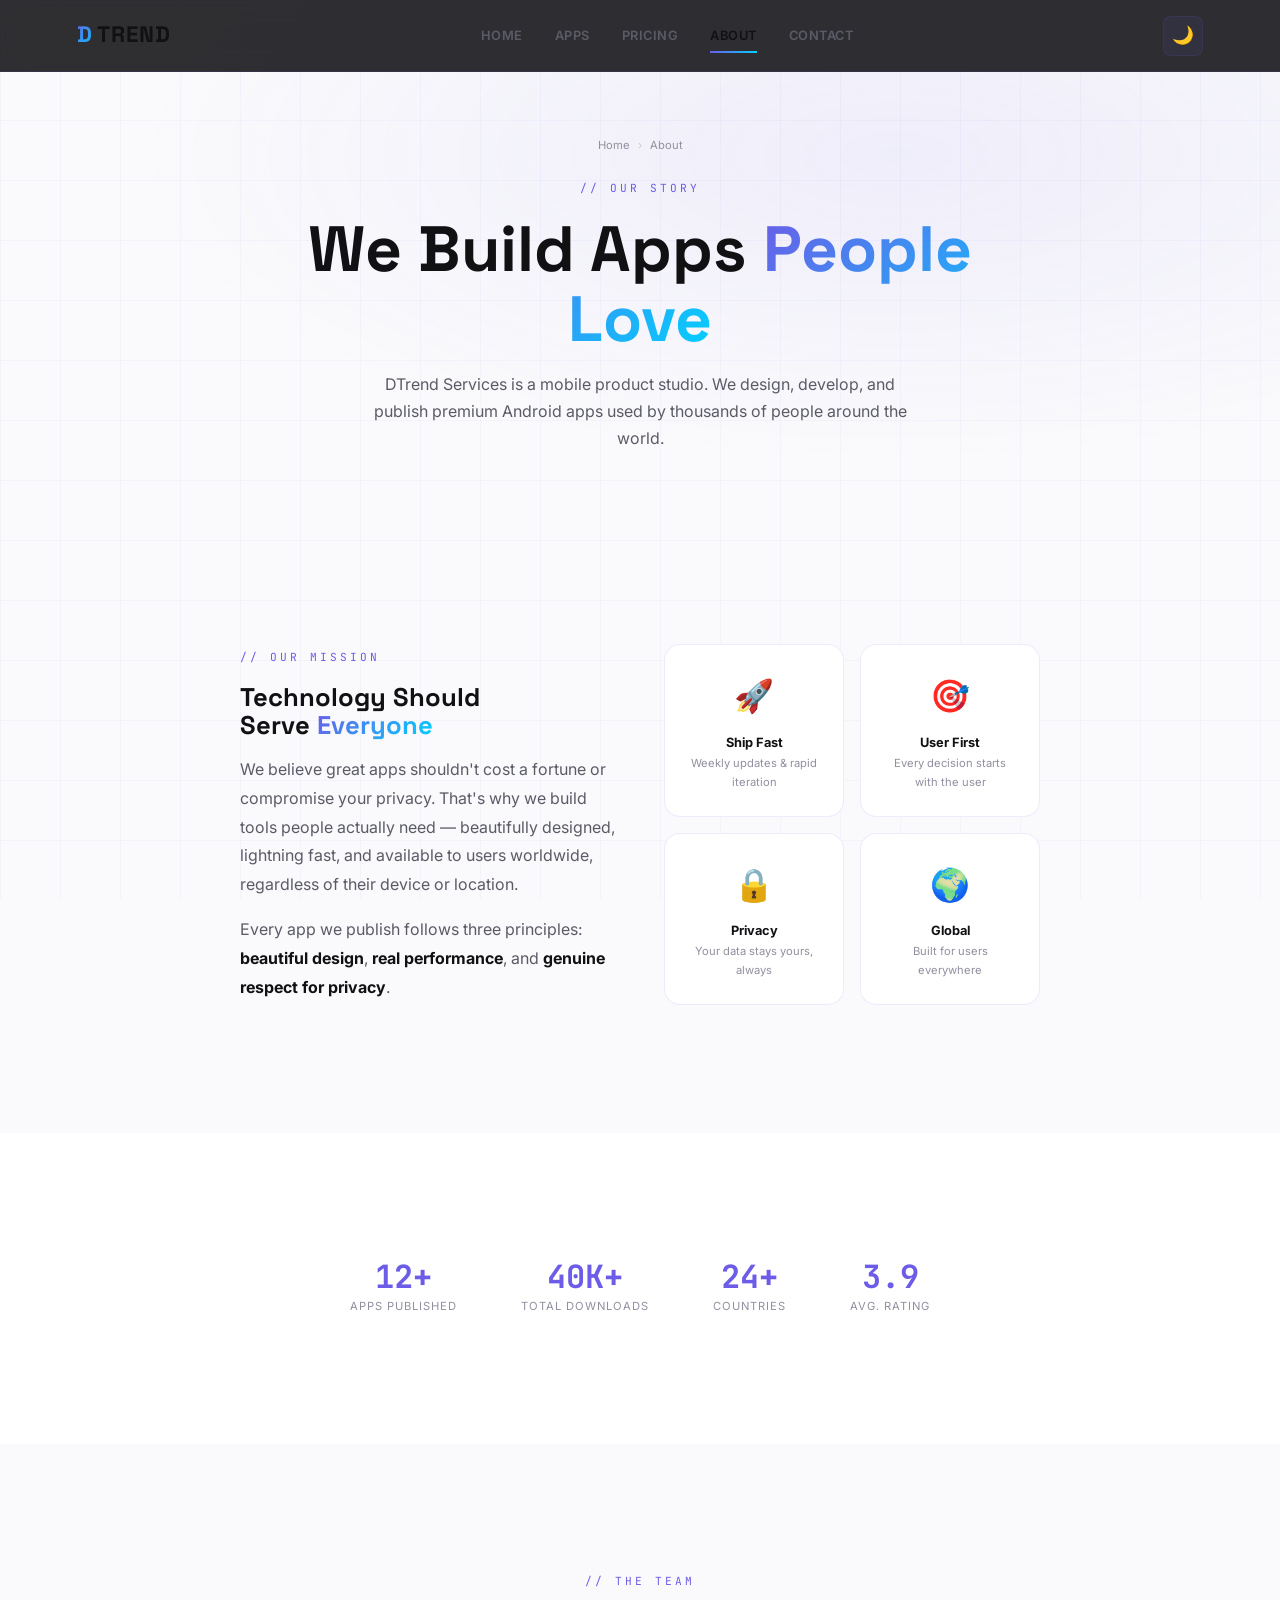
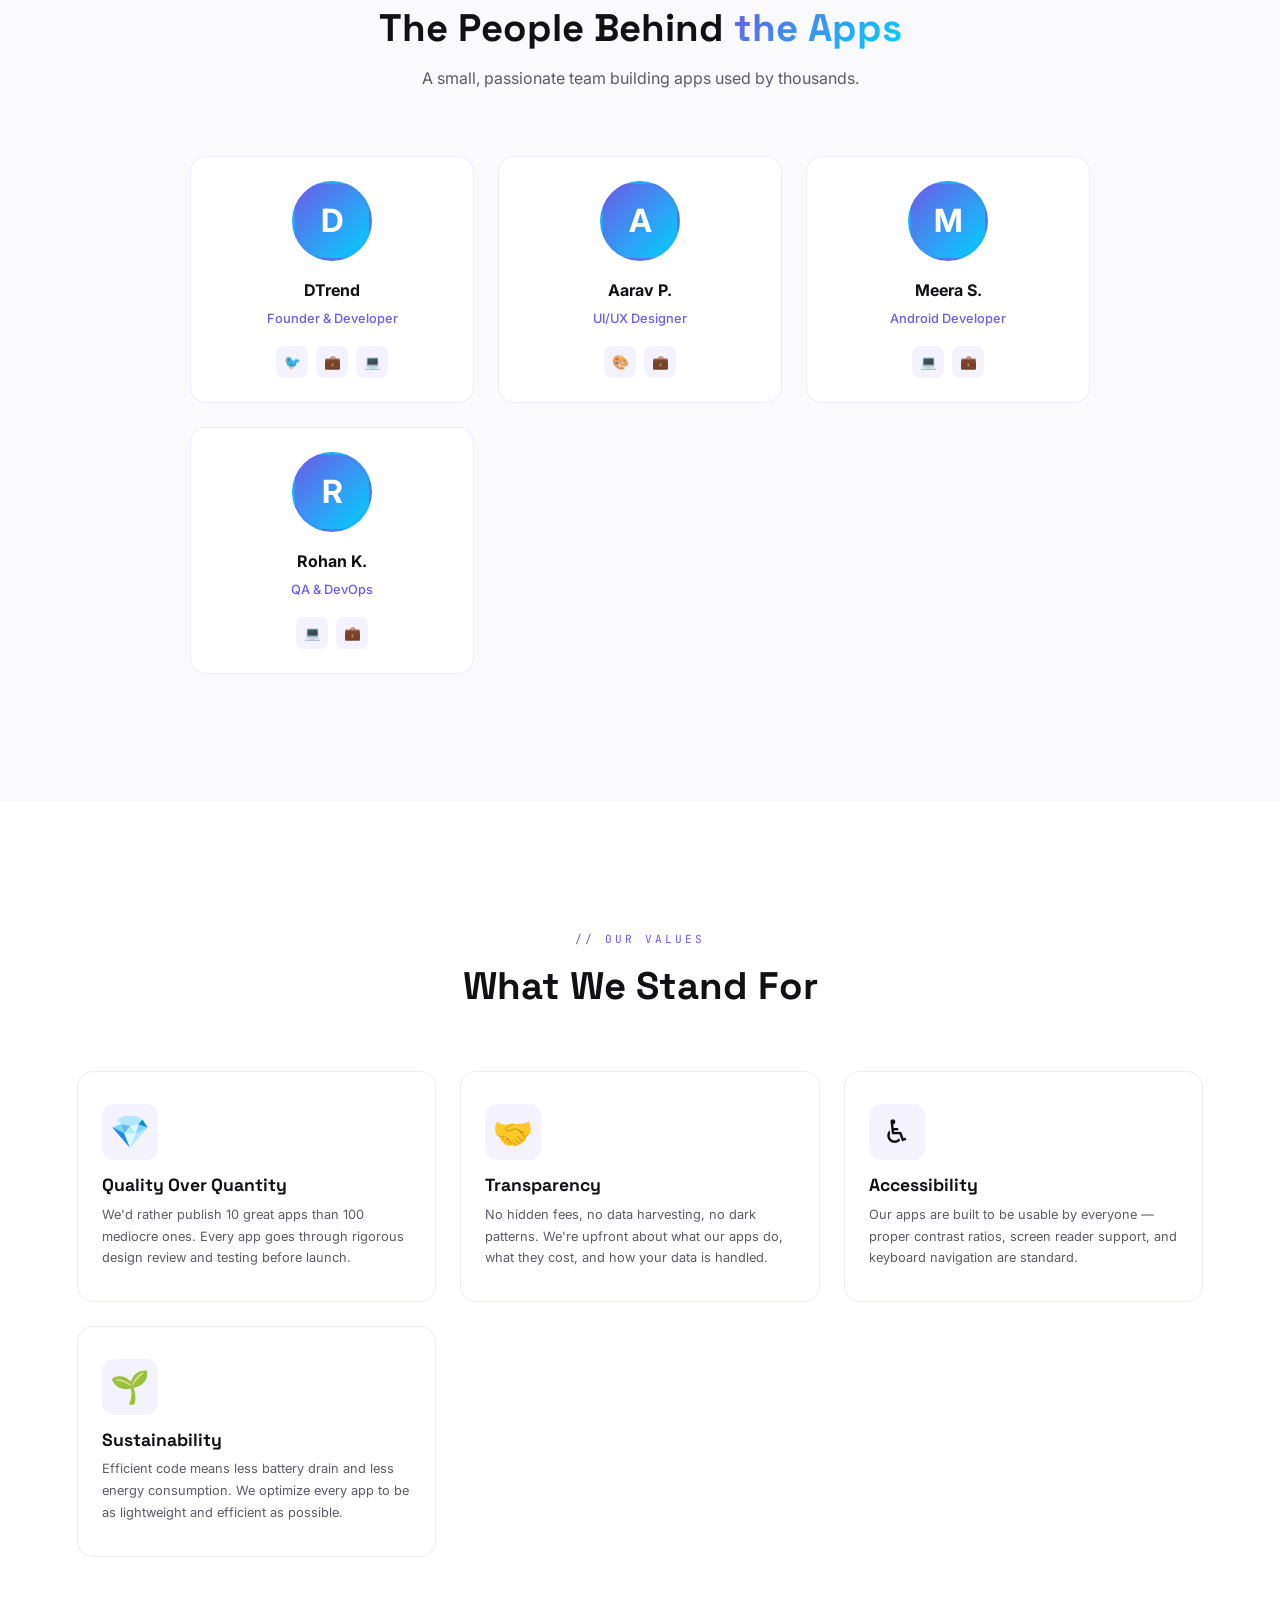
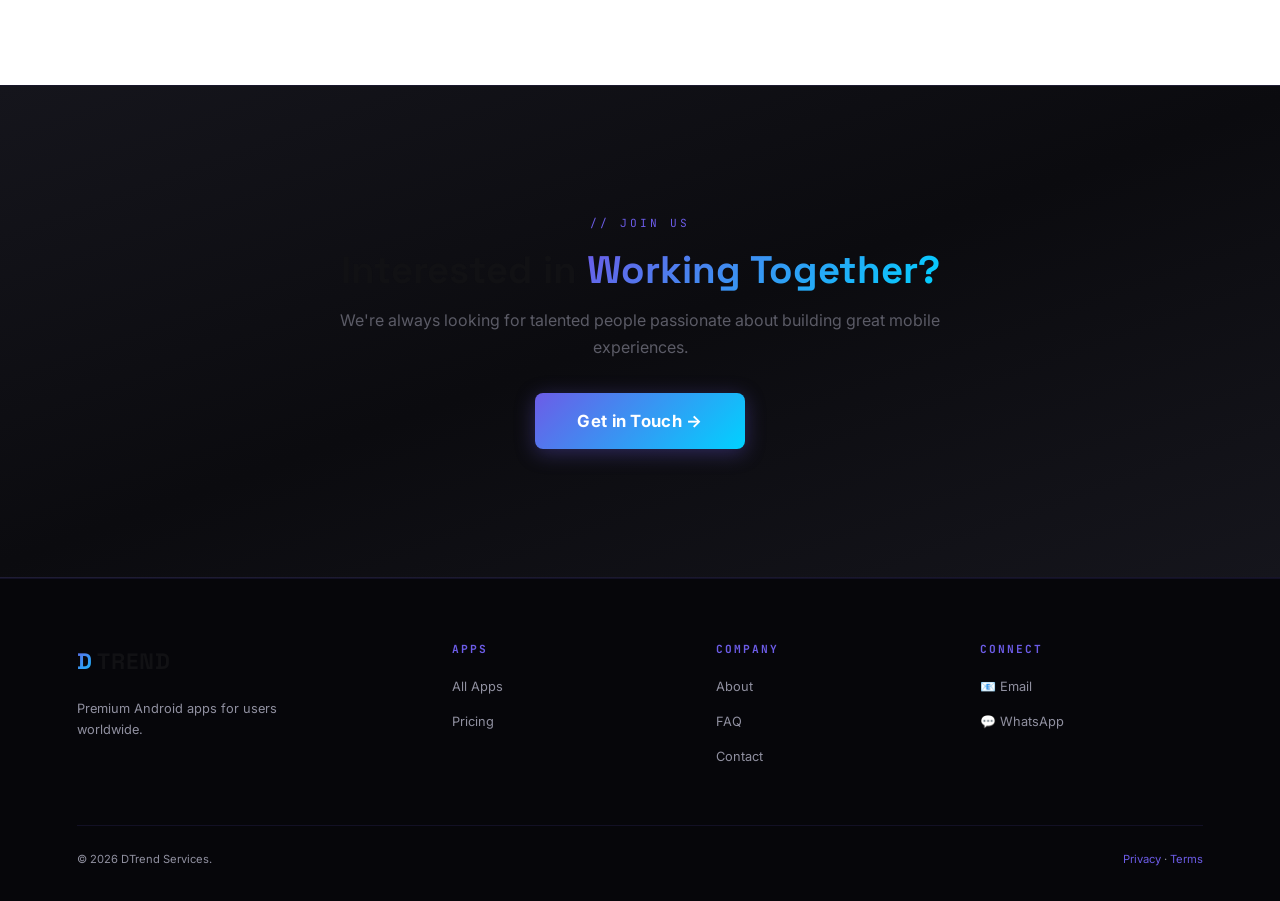
==== about.html @ e7ca1579 "feat: implement modular site architecture with new animation, style, and utility pages" ====
<!DOCTYPE html>
<html lang="en">
<head>
  <meta charset="UTF-8" />
  <meta name="viewport" content="width=device-width, initial-scale=1.0"/>
  <title>About – DTrend Services</title>
  <meta name="description" content="Learn about DTrend Services — a mobile product studio designing and publishing premium Android apps for users worldwide." />
  <link rel="preconnect" href="https://fonts.googleapis.com" />
  <link rel="preconnect" href="https://fonts.gstatic.com" crossorigin />
  <link href="https://fonts.googleapis.com/css2?family=Inter:wght@400;500;600;700;800&family=Space+Grotesk:wght@600;700;800&family=JetBrains+Mono:wght@400;600;700&display=swap" rel="stylesheet"/>
  <link rel="stylesheet" href="styles.css" />
  <link rel="stylesheet" href="components.css" />
  <link rel="stylesheet" href="animations.css" />
</head>
<body>

<a href="#main" class="skip-link">Skip to main content</a>

<!-- NAVBAR -->
<nav class="navbar" role="navigation" aria-label="Main navigation">
  <a href="index.html" class="navbar__logo"><span class="navbar__logo-mark">D</span><span class="navbar__logo-text">TREND</span></a>
  <div class="navbar__nav">
    <a href="index.html" class="navbar__link nav-underline">Home</a>
    <a href="apps.html" class="navbar__link nav-underline">Apps</a>
    <a href="pricing.html" class="navbar__link nav-underline">Pricing</a>
    <a href="about.html" class="navbar__link nav-underline active">About</a>
    <a href="contact.html" class="navbar__link nav-underline">Contact</a>
  </div>
  <div class="navbar__actions">
    <button class="theme-toggle" aria-label="Toggle theme">🌙</button>
  </div>
  <button class="navbar__burger" aria-label="Open menu"><span></span><span></span><span></span></button>
</nav>
<div class="navbar__mobile"><a href="index.html">Home</a><a href="apps.html">Apps</a><a href="pricing.html">Pricing</a><a href="about.html">About</a><a href="contact.html">Contact</a><a href="faq.html">FAQ</a></div>

<main id="main">

  <!-- PAGE HEADER -->
  <div class="page-header">
    <div class="page-header__inner">
      <div class="breadcrumbs">
        <a href="index.html">Home</a>
        <span class="breadcrumbs__sep">›</span>
        <span>About</span>
      </div>
      <span class="section-label hero-enter">// Our Story</span>
      <h1 class="hero-enter hero-enter--delay-1">We Build Apps <span class="text-gradient">People Love</span></h1>
      <p class="section-sub hero-enter hero-enter--delay-2">DTrend Services is a mobile product studio. We design, develop, and publish premium Android apps used by thousands of people around the world.</p>
    </div>
  </div>

  <!-- MISSION -->
  <section class="section">
    <div style="max-width:800px;margin:0 auto;display:grid;grid-template-columns:1fr 1fr;gap:var(--sp-6);align-items:center">
      <div class="reveal-left">
        <span class="section-label">// Our Mission</span>
        <h2 class="section-title" style="font-size:var(--fs-h3)">Technology Should<br/>Serve <span class="text-gradient">Everyone</span></h2>
        <p style="color:var(--color-text-secondary);line-height:1.8;margin-top:var(--sp-2)">
          We believe great apps shouldn't cost a fortune or compromise your privacy. That's why we build tools people actually need — beautifully designed, lightning fast, and available to users worldwide, regardless of their device or location.
        </p>
        <p style="color:var(--color-text-secondary);line-height:1.8;margin-top:var(--sp-2)">
          Every app we publish follows three principles: <strong style="color:var(--color-text-primary)">beautiful design</strong>, <strong style="color:var(--color-text-primary)">real performance</strong>, and <strong style="color:var(--color-text-primary)">genuine respect for privacy</strong>.
        </p>
      </div>
      <div class="reveal-right" style="display:grid;grid-template-columns:1fr 1fr;gap:var(--sp-2)">
        <div class="card" style="text-align:center;padding:var(--sp-3)">
          <div style="font-size:2rem;margin-bottom:var(--sp-1)">🚀</div>
          <div style="font-weight:700;font-size:var(--fs-small)">Ship Fast</div>
          <p style="font-size:var(--fs-xs);color:var(--color-text-muted)">Weekly updates & rapid iteration</p>
        </div>
        <div class="card" style="text-align:center;padding:var(--sp-3)">
          <div style="font-size:2rem;margin-bottom:var(--sp-1)">🎯</div>
          <div style="font-weight:700;font-size:var(--fs-small)">User First</div>
          <p style="font-size:var(--fs-xs);color:var(--color-text-muted)">Every decision starts with the user</p>
        </div>
        <div class="card" style="text-align:center;padding:var(--sp-3)">
          <div style="font-size:2rem;margin-bottom:var(--sp-1)">🔒</div>
          <div style="font-weight:700;font-size:var(--fs-small)">Privacy</div>
          <p style="font-size:var(--fs-xs);color:var(--color-text-muted)">Your data stays yours, always</p>
        </div>
        <div class="card" style="text-align:center;padding:var(--sp-3)">
          <div style="font-size:2rem;margin-bottom:var(--sp-1)">🌍</div>
          <div style="font-weight:700;font-size:var(--fs-small)">Global</div>
          <p style="font-size:var(--fs-xs);color:var(--color-text-muted)">Built for users everywhere</p>
        </div>
      </div>
    </div>
  </section>

  <!-- STATS -->
  <section class="section section--surface" style="text-align:center">
    <div style="max-width:800px;margin:0 auto;display:flex;justify-content:center;gap:var(--sp-8);flex-wrap:wrap" class="reveal">
      <div>
        <div class="stat__number" data-count="15" data-suffix="+">0+</div>
        <div class="stat__label">Apps Published</div>
      </div>
      <div>
        <div class="stat__number" data-count="50" data-suffix="K+">0K+</div>
        <div class="stat__label">Total Downloads</div>
      </div>
      <div>
        <div class="stat__number" data-count="30" data-suffix="+">0+</div>
        <div class="stat__label">Countries</div>
      </div>
      <div>
        <div class="stat__number" data-count="4.8">0</div>
        <div class="stat__label">Avg. Rating</div>
      </div>
    </div>
  </section>

  <!-- TEAM -->
  <section class="section">
    <div class="section-header reveal">
      <span class="section-label">// The Team</span>
      <h2 class="section-title">The People Behind <span class="text-gradient">the Apps</span></h2>
      <p class="section-sub">A small, passionate team building apps used by thousands.</p>
    </div>

    <div class="grid grid-auto stagger-children" style="max-width:900px;margin:0 auto">
      <div class="team-card reveal">
        <div class="team-card__avatar">D</div>
        <div class="team-card__name">DTrend</div>
        <div class="team-card__role">Founder & Developer</div>
        <div class="team-card__links">
          <a href="#" aria-label="Twitter">🐦</a>
          <a href="#" aria-label="LinkedIn">💼</a>
          <a href="#" aria-label="GitHub">💻</a>
        </div>
      </div>

      <div class="team-card reveal">
        <div class="team-card__avatar">A</div>
        <div class="team-card__name">Aarav P.</div>
        <div class="team-card__role">UI/UX Designer</div>
        <div class="team-card__links">
          <a href="#" aria-label="Dribbble">🎨</a>
          <a href="#" aria-label="LinkedIn">💼</a>
        </div>
      </div>

      <div class="team-card reveal">
        <div class="team-card__avatar">M</div>
        <div class="team-card__name">Meera S.</div>
        <div class="team-card__role">Android Developer</div>
        <div class="team-card__links">
          <a href="#" aria-label="GitHub">💻</a>
          <a href="#" aria-label="LinkedIn">💼</a>
        </div>
      </div>

      <div class="team-card reveal">
        <div class="team-card__avatar">R</div>
        <div class="team-card__name">Rohan K.</div>
        <div class="team-card__role">QA & DevOps</div>
        <div class="team-card__links">
          <a href="#" aria-label="GitHub">💻</a>
          <a href="#" aria-label="LinkedIn">💼</a>
        </div>
      </div>
    </div>
  </section>

  <!-- VALUES -->
  <section class="section section--surface">
    <div class="section-header reveal">
      <span class="section-label">// Our Values</span>
      <h2 class="section-title">What We Stand For</h2>
    </div>

    <div class="grid grid-auto stagger-children" style="max-width:var(--max-width);margin:0 auto">
      <div class="feature-card reveal">
        <div class="feature-card__icon">💎</div>
        <h3 class="feature-card__title">Quality Over Quantity</h3>
        <p class="feature-card__desc">We'd rather publish 10 great apps than 100 mediocre ones. Every app goes through rigorous design review and testing before launch.</p>
      </div>

      <div class="feature-card reveal">
        <div class="feature-card__icon">🤝</div>
        <h3 class="feature-card__title">Transparency</h3>
        <p class="feature-card__desc">No hidden fees, no data harvesting, no dark patterns. We're upfront about what our apps do, what they cost, and how your data is handled.</p>
      </div>

      <div class="feature-card reveal">
        <div class="feature-card__icon">♿</div>
        <h3 class="feature-card__title">Accessibility</h3>
        <p class="feature-card__desc">Our apps are built to be usable by everyone — proper contrast ratios, screen reader support, and keyboard navigation are standard.</p>
      </div>

      <div class="feature-card reveal">
        <div class="feature-card__icon">🌱</div>
        <h3 class="feature-card__title">Sustainability</h3>
        <p class="feature-card__desc">Efficient code means less battery drain and less energy consumption. We optimize every app to be as lightweight and efficient as possible.</p>
      </div>
    </div>
  </section>

  <!-- CTA -->
  <section class="section cta-section">
    <div class="cta-section__inner reveal">
      <span class="section-label">// Join Us</span>
      <h2 class="section-title">Interested in <span class="text-gradient">Working Together?</span></h2>
      <p style="color:var(--color-text-secondary);margin-bottom:var(--sp-4)">We're always looking for talented people passionate about building great mobile experiences.</p>
      <a href="contact.html" class="btn btn-primary btn-lg">Get in Touch →</a>
    </div>
  </section>

</main>

<!-- FOOTER -->
<footer class="footer" role="contentinfo">
  <div class="footer__grid">
    <div class="footer__brand">
      <a href="index.html" class="navbar__logo"><span class="navbar__logo-mark">D</span><span class="navbar__logo-text">TREND</span></a>
      <p>Premium Android apps for users worldwide.</p>
    </div>
    <div class="footer__col"><h5 class="footer__heading">Apps</h5><ul class="footer__links"><li><a href="apps.html">All Apps</a></li><li><a href="pricing.html">Pricing</a></li></ul></div>
    <div class="footer__col"><h5 class="footer__heading">Company</h5><ul class="footer__links"><li><a href="about.html">About</a></li><li><a href="faq.html">FAQ</a></li><li><a href="contact.html">Contact</a></li></ul></div>
    <div class="footer__col"><h5 class="footer__heading">Connect</h5><ul class="footer__links"><li><a href="mailto:hello@dtrendservices.com">📧 Email</a></li><li><a href="#">💬 WhatsApp</a></li></ul></div>
  </div>
  <div class="footer__bottom"><span>© 2026 DTrend Services.</span><span><a href="#">Privacy</a> · <a href="#">Terms</a></span></div>
</footer>

<script src="main.js"></script>
</body>
</html>
---- styles.css ----
/* ═══════════════════════════════════════════════════════
   DTrend Services — Design System (styles.css)
   Spec: 01-design-and-animation.md §2
   ═══════════════════════════════════════════════════════ */

/* ── RESET ── */
*, *::before, *::after { box-sizing: border-box; margin: 0; padding: 0; }

/* ── DESIGN TOKENS (DARK — default) ── */
:root {
  /* Colors */
  --color-bg:             #0B0B0F;
  --color-surface:        #15151C;
  --color-card:           #1C1C27;
  --color-card-hover:     #222230;
  --color-primary:        #6C5CE7;
  --color-primary-end:    #00D2FF;
  --color-accent:         #FF6B6B;
  --color-success:        #2ECC71;
  --color-warning:        #F39C12;
  --color-text-primary:   #F5F5F7;
  --color-text-secondary: #A0A0AE;
  --color-text-muted:     #6B6B7B;
  --color-border:         rgba(108, 92, 231, 0.15);
  --color-border-hover:   rgba(108, 92, 231, 0.35);
  --color-glow:           rgba(108, 92, 231, 0.25);
  --color-overlay:        rgba(11, 11, 15, 0.8);

  /* Gradients */
  --gradient-primary:     linear-gradient(135deg, #6C5CE7 0%, #00D2FF 100%);
  --gradient-accent:      linear-gradient(135deg, #FF6B6B 0%, #FF8E53 100%);
  --gradient-surface:     linear-gradient(160deg, #15151C 0%, #0B0B0F 50%, #15151C 100%);
  --gradient-hero:        radial-gradient(ellipse at 70% 30%, rgba(108,92,231,0.15) 0%, transparent 60%);

  /* Typography */
  --font-display:  'Space Grotesk', 'Inter', system-ui, -apple-system, sans-serif;
  --font-body:     'Inter', system-ui, -apple-system, sans-serif;
  --font-mono:     'JetBrains Mono', 'Fira Code', 'Consolas', monospace;

  --fs-h1:    clamp(2.5rem, 5vw, 4.5rem);
  --fs-h2:    clamp(1.75rem, 3vw, 2.75rem);
  --fs-h3:    clamp(1.25rem, 2vw, 1.75rem);
  --fs-h4:    clamp(1rem, 1.5vw, 1.25rem);
  --fs-body:  clamp(1rem, 1.1vw, 1.125rem);
  --fs-small: clamp(0.8rem, 0.9vw, 0.875rem);
  --fs-xs:    clamp(0.7rem, 0.75vw, 0.75rem);

  --lh-heading: 1.1;
  --lh-body:    1.7;

  /* Spacing (8px grid) */
  --sp-1:  8px;
  --sp-2:  16px;
  --sp-3:  24px;
  --sp-4:  32px;
  --sp-5:  40px;
  --sp-6:  48px;
  --sp-8:  64px;
  --sp-10: 80px;
  --sp-12: 96px;
  --sp-16: 128px;
  --sp-20: 160px;

  /* Layout */
  --max-width:    1280px;
  --gutter:       32px;
  --section-py:   clamp(72px, 10vw, 160px);
  --content-px:   clamp(20px, 6vw, 80px);

  /* Radius */
  --radius-sm:    8px;
  --radius-md:    12px;
  --radius-lg:    16px;
  --radius-xl:    20px;
  --radius-full:  9999px;
  --radius-card:  16px;

  /* Shadows */
  --shadow-sm:    0 2px 8px rgba(0, 0, 0, 0.15);
  --shadow-md:    0 8px 30px rgba(0, 0, 0, 0.12);
  --shadow-lg:    0 20px 60px rgba(0, 0, 0, 0.25);
  --shadow-glow:  0 0 30px var(--color-glow);
  --shadow-card:  0 4px 20px rgba(0, 0, 0, 0.2);

  /* Curves (spring) */
  --ease-spring:    cubic-bezier(0.16, 1, 0.3, 1);
  --ease-out:       cubic-bezier(0.0, 0, 0.2, 1);
  --ease-in-out:    cubic-bezier(0.4, 0, 0.2, 1);

  /* Transitions */
  --transition-fast:   150ms var(--ease-spring);
  --transition-normal: 300ms var(--ease-spring);
  --transition-slow:   500ms var(--ease-spring);

  /* Nav */
  --nav-height:     72px;
  --nav-height-sm:  56px;

  /* Z-index layers */
  --z-base:     1;
  --z-sticky:   100;
  --z-overlay:  200;
  --z-modal:    300;
  --z-toast:    400;
}

/* ── LIGHT THEME ── */
[data-theme="light"] {
  --color-bg:             #FAFAFC;
  --color-surface:        #FFFFFF;
  --color-card:           #FFFFFF;
  --color-card-hover:     #F5F5FA;
  --color-text-primary:   #111114;
  --color-text-secondary: #5B5B66;
  --color-text-muted:     #9090A0;
  --color-border:         rgba(108, 92, 231, 0.12);
  --color-border-hover:   rgba(108, 92, 231, 0.3);
  --color-glow:           rgba(108, 92, 231, 0.15);
  --color-overlay:        rgba(250, 250, 252, 0.85);
  --gradient-hero:        radial-gradient(ellipse at 70% 30%, rgba(108,92,231,0.08) 0%, transparent 60%);
  --shadow-card:          0 4px 20px rgba(0, 0, 0, 0.08);
  --shadow-md:            0 8px 30px rgba(0, 0, 0, 0.06);
}

@media (prefers-color-scheme: light) {
  :root:not([data-theme="dark"]) {
    --color-bg:             #FAFAFC;
    --color-surface:        #FFFFFF;
    --color-card:           #FFFFFF;
    --color-card-hover:     #F5F5FA;
    --color-text-primary:   #111114;
    --color-text-secondary: #5B5B66;
    --color-text-muted:     #9090A0;
    --color-border:         rgba(108, 92, 231, 0.12);
    --color-border-hover:   rgba(108, 92, 231, 0.3);
    --color-glow:           rgba(108, 92, 231, 0.15);
    --color-overlay:        rgba(250, 250, 252, 0.85);
    --gradient-hero:        radial-gradient(ellipse at 70% 30%, rgba(108,92,231,0.08) 0%, transparent 60%);
    --shadow-card:          0 4px 20px rgba(0, 0, 0, 0.08);
    --shadow-md:            0 8px 30px rgba(0, 0, 0, 0.06);
  }
}

/* ── BASE ── */
html {
  scroll-behavior: smooth;
  -webkit-text-size-adjust: 100%;
  text-size-adjust: 100%;
}

body {
  font-family: var(--font-body);
  font-size: var(--fs-body);
  line-height: var(--lh-body);
  color: var(--color-text-primary);
  background: var(--color-bg);
  overflow-x: hidden;
  -webkit-font-smoothing: antialiased;
  -moz-osx-font-smoothing: grayscale;
}

/* Grid Background */
body::before {
  content: '';
  position: fixed;
  inset: 0;
  background-image:
    linear-gradient(rgba(108,92,231,0.03) 1px, transparent 1px),
    linear-gradient(90deg, rgba(108,92,231,0.03) 1px, transparent 1px);
  background-size: 60px 60px;
  pointer-events: none;
  z-index: 0;
}

[data-theme="light"] body::before,
:root:not([data-theme="dark"]) body::before {
  background-image:
    linear-gradient(rgba(108,92,231,0.04) 1px, transparent 1px),
    linear-gradient(90deg, rgba(108,92,231,0.04) 1px, transparent 1px);
}

/* ── TYPOGRAPHY ── */
h1, h2, h3, h4, h5, h6 {
  font-family: var(--font-display);
  line-height: var(--lh-heading);
  font-weight: 700;
  color: var(--color-text-primary);
}

h1 { font-size: var(--fs-h1); font-weight: 800; }
h2 { font-size: var(--fs-h2); font-weight: 800; }
h3 { font-size: var(--fs-h3); font-weight: 700; }
h4 { font-size: var(--fs-h4); font-weight: 700; }

p {
  color: var(--color-text-secondary);
  line-height: var(--lh-body);
}

a {
  color: inherit;
  text-decoration: none;
  transition: color var(--transition-fast);
}

img, video {
  max-width: 100%;
  height: auto;
  display: block;
}

ul, ol { list-style: none; }

/* ── LAYOUT UTILITIES ── */
.container {
  width: 100%;
  max-width: var(--max-width);
  margin: 0 auto;
  padding: 0 var(--content-px);
}

.section {
  position: relative;
  z-index: var(--z-base);
  padding: var(--section-py) var(--content-px);
}

.section--surface {
  background: var(--color-surface);
}

.section-header {
  text-align: center;
  margin-bottom: var(--sp-8);
  max-width: 700px;
  margin-left: auto;
  margin-right: auto;
}

.section-label {
  font-family: var(--font-mono);
  font-size: var(--fs-xs);
  letter-spacing: 3px;
  text-transform: uppercase;
  color: var(--color-primary);
  margin-bottom: var(--sp-2);
  display: block;
}

.section-title {
  margin-bottom: var(--sp-2);
}

.section-sub {
  color: var(--color-text-secondary);
  font-size: var(--fs-body);
  max-width: 560px;
  line-height: var(--lh-body);
}

.section-header .section-sub {
  margin: 0 auto;
}

/* ── GRID SYSTEM ── */
.grid {
  display: grid;
  gap: var(--sp-3);
}

.grid-2 { grid-template-columns: repeat(2, 1fr); }
.grid-3 { grid-template-columns: repeat(3, 1fr); }
.grid-4 { grid-template-columns: repeat(4, 1fr); }

.grid-auto {
  grid-template-columns: repeat(auto-fit, minmax(280px, 1fr));
}

/* ── GRADIENT TEXT ── */
.text-gradient {
  background: var(--gradient-primary);
  -webkit-background-clip: text;
  background-clip: text;
  -webkit-text-fill-color: transparent;
}

.text-primary-color { color: var(--color-primary); }
.text-accent        { color: var(--color-accent); }
.text-success       { color: var(--color-success); }
.text-muted         { color: var(--color-text-muted); }

/* ── BUTTONS ── */
.btn {
  display: inline-flex;
  align-items: center;
  justify-content: center;
  gap: var(--sp-1);
  padding: 14px 32px;
  border: none;
  border-radius: var(--radius-sm);
  font-family: var(--font-body);
  font-size: 0.95rem;
  font-weight: 700;
  letter-spacing: 0.3px;
  cursor: pointer;
  transition: all var(--transition-normal);
  text-decoration: none;
  white-space: nowrap;
  line-height: 1.2;
}

.btn-primary {
  background: var(--gradient-primary);
  color: #fff;
  box-shadow: 0 4px 20px rgba(108, 92, 231, 0.35);
}
.btn-primary:hover {
  transform: translateY(-2px);
  box-shadow: 0 8px 35px rgba(108, 92, 231, 0.5);
}
.btn-primary:active {
  transform: translateY(0) scale(0.98);
}

.btn-secondary {
  background: transparent;
  color: var(--color-text-primary);
  border: 1px solid var(--color-border);
}
.btn-secondary:hover {
  border-color: var(--color-primary);
  color: var(--color-primary);
  box-shadow: 0 0 20px rgba(108, 92, 231, 0.15);
}

.btn-ghost {
  background: rgba(108, 92, 231, 0.08);
  color: var(--color-primary);
  border: 1px solid transparent;
}
.btn-ghost:hover {
  background: rgba(108, 92, 231, 0.15);
  border-color: var(--color-border);
}

.btn-sm {
  padding: 8px 18px;
  font-size: var(--fs-small);
}

.btn-lg {
  padding: 18px 42px;
  font-size: 1.05rem;
}

.btn-icon {
  width: 44px;
  height: 44px;
  padding: 0;
  border-radius: var(--radius-md);
}

/* ── CARDS ── */
.card {
  background: var(--color-card);
  border: 1px solid var(--color-border);
  border-radius: var(--radius-card);
  padding: var(--sp-3);
  transition: all var(--transition-normal);
  position: relative;
  overflow: hidden;
}

.card:hover {
  transform: translateY(-6px);
  border-color: var(--color-border-hover);
  box-shadow: var(--shadow-glow), var(--shadow-card);
  background: var(--color-card-hover);
}

.card::before {
  content: '';
  position: absolute;
  top: 0; left: 0; right: 0;
  height: 2px;
  background: var(--gradient-primary);
  transform: scaleX(0);
  transform-origin: left;
  transition: transform var(--transition-normal);
}

.card:hover::before {
  transform: scaleX(1);
}

/* ── BADGES / TAGS ── */
.badge {
  display: inline-flex;
  align-items: center;
  gap: 6px;
  padding: 5px 14px;
  border-radius: var(--radius-full);
  font-size: var(--fs-xs);
  font-weight: 600;
  letter-spacing: 0.5px;
}

.badge-primary {
  background: rgba(108, 92, 231, 0.12);
  color: var(--color-primary);
  border: 1px solid rgba(108, 92, 231, 0.2);
}

.badge-success {
  background: rgba(46, 204, 113, 0.12);
  color: var(--color-success);
  border: 1px solid rgba(46, 204, 113, 0.2);
}

.badge-accent {
  background: rgba(255, 107, 107, 0.12);
  color: var(--color-accent);
  border: 1px solid rgba(255, 107, 107, 0.2);
}

/* ── FORM ELEMENTS ── */
.input,
.textarea,
.select {
  width: 100%;
  background: var(--color-card);
  border: 1px solid var(--color-border);
  color: var(--color-text-primary);
  padding: 14px 18px;
  border-radius: var(--radius-sm);
  font-family: var(--font-body);
  font-size: 0.95rem;
  outline: none;
  transition: border-color var(--transition-fast), box-shadow var(--transition-fast);
}

.input:focus,
.textarea:focus,
.select:focus {
  border-color: var(--color-primary);
  box-shadow: 0 0 0 3px rgba(108, 92, 231, 0.15);
}

.input::placeholder,
.textarea::placeholder {
  color: var(--color-text-muted);
}

.textarea {
  resize: vertical;
  min-height: 120px;
  line-height: var(--lh-body);
}

/* ── DIVIDERS ── */
.divider {
  width: 100%;
  height: 1px;
  background: var(--color-border);
  border: none;
  margin: var(--sp-6) 0;
}

/* ── STAR RATINGS ── */
.stars {
  display: inline-flex;
  gap: 2px;
  color: #FFD700;
  font-size: 0.9rem;
}

/* ── RESPONSIVE ── */
@media (max-width: 1024px) {
  :root {
    --gutter: 24px;
  }
}

@media (max-width: 768px) {
  :root {
    --gutter: 16px;
    --nav-height: 64px;
  }

  .grid-2, .grid-3, .grid-4 {
    grid-template-columns: 1fr;
  }

  .grid-2 { grid-template-columns: repeat(2, 1fr); }
}

@media (max-width: 600px) {
  .grid-2 {
    grid-template-columns: 1fr;
  }

  .btn {
    width: 100%;
    justify-content: center;
  }
}

/* ── ACCESSIBILITY ── */
:focus-visible {
  outline: 2px solid var(--color-primary);
  outline-offset: 3px;
  border-radius: 4px;
}

/* Screen reader only */
.sr-only {
  position: absolute;
  width: 1px;
  height: 1px;
  padding: 0;
  margin: -1px;
  overflow: hidden;
  clip: rect(0, 0, 0, 0);
  white-space: nowrap;
  border: 0;
}

/* Skip link */
.skip-link {
  position: fixed;
  top: -100%;
  left: 50%;
  transform: translateX(-50%);
  padding: 12px 24px;
  background: var(--color-primary);
  color: #fff;
  border-radius: var(--radius-sm);
  z-index: 9999;
  font-weight: 700;
  transition: top 0.2s;
}
.skip-link:focus {
  top: 16px;
}

/* Selection */
::selection {
  background: rgba(108, 92, 231, 0.3);
  color: var(--color-text-primary);
}

/* Scrollbar */
::-webkit-scrollbar { width: 8px; }
::-webkit-scrollbar-track { background: var(--color-bg); }
::-webkit-scrollbar-thumb {
  background: var(--color-border);
  border-radius: 4px;
}
::-webkit-scrollbar-thumb:hover {
  background: var(--color-primary);
}
---- components.css ----
/* ═══════════════════════════════════════════════════════
   DTrend Services — Components (components.css)
   Reusable UI component styles
   ═══════════════════════════════════════════════════════ */

/* ══════════════════════════
   NAVBAR
   ══════════════════════════ */
.navbar {
  position: fixed;
  top: 0;
  left: 0;
  right: 0;
  z-index: var(--z-sticky);
  height: var(--nav-height);
  display: flex;
  align-items: center;
  justify-content: space-between;
  padding: 0 var(--content-px);
  background: rgba(11, 11, 15, 0.85);
  backdrop-filter: blur(16px);
  -webkit-backdrop-filter: blur(16px);
  border-bottom: 1px solid var(--color-border);
  transition: all var(--transition-normal);
}

[data-theme="light"] .navbar {
  background: rgba(250, 250, 252, 0.88);
}

.navbar.scrolled {
  height: var(--nav-height-sm);
  box-shadow: var(--shadow-sm);
}

.navbar__logo {
  font-family: var(--font-display);
  font-size: 1.4rem;
  font-weight: 800;
  letter-spacing: 1px;
  text-decoration: none;
  display: flex;
  align-items: center;
  gap: 4px;
}

.navbar__logo-mark {
  background: var(--gradient-primary);
  -webkit-background-clip: text;
  background-clip: text;
  -webkit-text-fill-color: transparent;
}

.navbar__logo-text {
  color: var(--color-text-primary);
}

.navbar__nav {
  display: flex;
  align-items: center;
  gap: var(--sp-4);
}

.navbar__link {
  color: var(--color-text-secondary);
  font-size: var(--fs-small);
  font-weight: 600;
  letter-spacing: 0.5px;
  text-transform: uppercase;
  text-decoration: none;
  position: relative;
  padding: 4px 0;
  transition: color var(--transition-fast);
}

.navbar__link::after {
  content: '';
  position: absolute;
  bottom: -2px;
  left: 0;
  width: 100%;
  height: 2px;
  background: var(--gradient-primary);
  transform: scaleX(0);
  transform-origin: left;
  transition: transform var(--transition-normal);
}

.navbar__link:hover,
.navbar__link.active {
  color: var(--color-text-primary);
}

.navbar__link:hover::after,
.navbar__link.active::after {
  transform: scaleX(1);
}

.navbar__cta {
  margin-left: var(--sp-2);
}

.navbar__actions {
  display: flex;
  align-items: center;
  gap: var(--sp-2);
}

/* Theme Toggle */
.theme-toggle {
  width: 40px;
  height: 40px;
  border-radius: var(--radius-sm);
  background: rgba(108, 92, 231, 0.08);
  border: 1px solid var(--color-border);
  color: var(--color-text-secondary);
  cursor: pointer;
  display: flex;
  align-items: center;
  justify-content: center;
  font-size: 1.1rem;
  transition: all var(--transition-fast);
}

.theme-toggle:hover {
  background: rgba(108, 92, 231, 0.15);
  border-color: var(--color-primary);
  color: var(--color-primary);
}

/* Mobile Menu Button */
.navbar__burger {
  display: none;
  width: 40px;
  height: 40px;
  background: none;
  border: none;
  cursor: pointer;
  position: relative;
  z-index: 10;
}

.navbar__burger span {
  display: block;
  width: 22px;
  height: 2px;
  background: var(--color-text-primary);
  margin: 5px auto;
  transition: all var(--transition-normal);
  border-radius: 2px;
}

.navbar__burger.open span:nth-child(1) {
  transform: rotate(45deg) translate(5px, 5px);
}
.navbar__burger.open span:nth-child(2) {
  opacity: 0;
}
.navbar__burger.open span:nth-child(3) {
  transform: rotate(-45deg) translate(5px, -5px);
}

/* Mobile Menu */
.navbar__mobile {
  display: none;
  position: fixed;
  inset: 0;
  background: var(--color-overlay);
  backdrop-filter: blur(20px);
  z-index: var(--z-overlay);
  flex-direction: column;
  align-items: center;
  justify-content: center;
  gap: var(--sp-4);
}

.navbar__mobile.open {
  display: flex;
}

.navbar__mobile a {
  font-size: 1.4rem;
  font-weight: 700;
  color: var(--color-text-primary);
  text-decoration: none;
  padding: var(--sp-2) var(--sp-4);
  transition: color var(--transition-fast);
}

.navbar__mobile a:hover {
  color: var(--color-primary);
}

@media (max-width: 900px) {
  .navbar__nav { display: none; }
  .navbar__burger { display: block; }
}


/* ══════════════════════════
   HERO
   ══════════════════════════ */
.hero {
  position: relative;
  min-height: 100vh;
  display: flex;
  align-items: center;
  padding: calc(var(--nav-height) + 40px) var(--content-px) var(--sp-10);
  overflow: hidden;
}

.hero__glow {
  position: absolute;
  width: 700px;
  height: 700px;
  border-radius: 50%;
  pointer-events: none;
  filter: blur(80px);
  opacity: 0.4;
}

.hero__glow--primary {
  background: radial-gradient(circle, rgba(108, 92, 231, 0.3) 0%, transparent 70%);
  top: -200px;
  right: -100px;
}

.hero__glow--secondary {
  background: radial-gradient(circle, rgba(0, 210, 255, 0.2) 0%, transparent 70%);
  bottom: -200px;
  left: -100px;
  width: 500px;
  height: 500px;
}

.hero__content {
  position: relative;
  z-index: 2;
  max-width: 700px;
}

.hero__badge {
  display: inline-flex;
  align-items: center;
  gap: var(--sp-1);
  background: rgba(108, 92, 231, 0.08);
  border: 1px solid rgba(108, 92, 231, 0.2);
  padding: 6px 16px;
  border-radius: var(--radius-full);
  font-family: var(--font-mono);
  font-size: var(--fs-xs);
  font-weight: 600;
  letter-spacing: 1.5px;
  text-transform: uppercase;
  color: var(--color-primary);
  margin-bottom: var(--sp-4);
}

.hero__badge-dot {
  width: 8px;
  height: 8px;
  border-radius: 50%;
  background: var(--color-success);
  box-shadow: 0 0 10px var(--color-success);
  animation: pulse-dot 2s infinite;
}

@keyframes pulse-dot {
  0%, 100% { opacity: 1; }
  50% { opacity: 0.4; }
}

.hero h1 { margin-bottom: var(--sp-3); }

.hero__sub {
  font-size: 1.1rem;
  color: var(--color-text-secondary);
  line-height: 1.8;
  max-width: 560px;
  margin-bottom: var(--sp-5);
}

.hero__buttons {
  display: flex;
  gap: var(--sp-2);
  flex-wrap: wrap;
}

.hero__stats {
  display: flex;
  gap: var(--sp-6);
  margin-top: var(--sp-8);
  padding-top: var(--sp-5);
  border-top: 1px solid var(--color-border);
  flex-wrap: wrap;
}

.stat__number {
  font-family: var(--font-mono);
  font-size: 2rem;
  font-weight: 700;
  color: var(--color-primary);
  line-height: 1;
}

.stat__label {
  font-size: var(--fs-xs);
  color: var(--color-text-muted);
  margin-top: 4px;
  text-transform: uppercase;
  letter-spacing: 1px;
}

/* Phone Mockup */
.hero__phone {
  position: absolute;
  right: 6%;
  top: 50%;
  transform: translateY(-50%);
  z-index: 2;
}

.phone-frame {
  width: 260px;
  height: 520px;
  background: var(--color-card);
  border-radius: 40px;
  border: 2px solid rgba(108, 92, 231, 0.3);
  box-shadow: var(--shadow-glow), 0 40px 80px rgba(0, 0, 0, 0.5);
  position: relative;
  overflow: hidden;
  animation: phone-float 5s ease-in-out infinite;
}

@keyframes phone-float {
  0%, 100% { transform: translateY(0) rotate(0deg); }
  50% { transform: translateY(-16px) rotate(1deg); }
}

.phone-notch {
  position: absolute;
  top: 12px;
  left: 50%;
  transform: translateX(-50%);
  width: 100px;
  height: 28px;
  background: var(--color-bg);
  border-radius: 14px;
  z-index: 5;
}

.phone-screen {
  position: absolute;
  inset: 8px;
  border-radius: 34px;
  overflow: hidden;
  background: var(--gradient-surface);
}

.phone-status {
  padding: 36px 16px 10px;
  font-family: var(--font-mono);
  font-size: 0.6rem;
  color: var(--color-primary);
  display: flex;
  justify-content: space-between;
  border-bottom: 1px solid var(--color-border);
}

.phone-content { padding: 12px 14px; }

.phone-card-mock {
  background: rgba(108, 92, 231, 0.06);
  border: 1px solid rgba(108, 92, 231, 0.12);
  border-radius: var(--radius-sm);
  padding: 10px 12px;
  margin-bottom: 8px;
}

.phone-card-mock__title {
  font-size: 0.55rem;
  color: var(--color-primary);
  font-weight: 700;
  font-family: var(--font-mono);
  margin-bottom: 6px;
  letter-spacing: 1px;
}

.phone-bar {
  height: 4px;
  border-radius: 2px;
  margin-bottom: 4px;
}

.phone-bar--primary {
  background: var(--gradient-primary);
}

.phone-bar--muted {
  background: rgba(255, 255, 255, 0.08);
}

.phone-app-grid {
  display: grid;
  grid-template-columns: repeat(4, 1fr);
  gap: 8px;
  padding: 14px;
}

.phone-app-icon {
  width: 38px;
  height: 38px;
  border-radius: 10px;
  display: flex;
  align-items: center;
  justify-content: center;
  font-size: 1rem;
}

@media (max-width: 1100px) {
  .hero__phone { display: none; }
}


/* ══════════════════════════
   APP CARDS
   ══════════════════════════ */
.app-card {
  background: var(--color-card);
  border: 1px solid var(--color-border);
  border-radius: var(--radius-card);
  padding: var(--sp-3);
  display: flex;
  flex-direction: column;
  transition: all var(--transition-normal);
  cursor: pointer;
}

.app-card:hover {
  transform: translateY(-6px);
  border-color: var(--color-border-hover);
  box-shadow: var(--shadow-glow), var(--shadow-card);
}

.app-card__header {
  display: flex;
  align-items: center;
  gap: var(--sp-2);
  margin-bottom: var(--sp-2);
}

.app-card__icon {
  width: 56px;
  height: 56px;
  border-radius: 14px;
  display: flex;
  align-items: center;
  justify-content: center;
  font-size: 1.6rem;
  flex-shrink: 0;
}

.app-card__meta {
  flex: 1;
  min-width: 0;
}

.app-card__name {
  font-size: 1.05rem;
  font-weight: 700;
  margin-bottom: 2px;
  white-space: nowrap;
  overflow: hidden;
  text-overflow: ellipsis;
}

.app-card__tagline {
  font-size: var(--fs-small);
  color: var(--color-text-muted);
}

.app-card__body {
  flex: 1;
  margin-bottom: var(--sp-2);
}

.app-card__desc {
  font-size: var(--fs-small);
  color: var(--color-text-secondary);
  line-height: 1.6;
  display: -webkit-box;
  -webkit-line-clamp: 3;
  -webkit-box-orient: vertical;
  overflow: hidden;
}

.app-card__footer {
  display: flex;
  align-items: center;
  justify-content: space-between;
  padding-top: var(--sp-2);
  border-top: 1px solid var(--color-border);
  gap: var(--sp-1);
  flex-wrap: wrap;
}

.app-card__platforms {
  display: flex;
  gap: 6px;
  font-size: 0.85rem;
}

.app-card__price {
  font-weight: 700;
  font-size: var(--fs-small);
  color: var(--color-success);
}


/* ══════════════════════════
   SERVICE / FEATURE CARDS
   ══════════════════════════ */
.feature-card {
  background: var(--color-card);
  border: 1px solid var(--color-border);
  border-radius: var(--radius-card);
  padding: var(--sp-4) var(--sp-3);
  transition: all var(--transition-normal);
  position: relative;
  overflow: hidden;
}

.feature-card::before {
  content: '';
  position: absolute;
  top: 0;
  left: 0;
  right: 0;
  height: 2px;
  background: var(--gradient-primary);
  transform: scaleX(0);
  transform-origin: left;
  transition: transform var(--transition-normal);
}

.feature-card:hover {
  transform: translateY(-6px);
  border-color: var(--color-border-hover);
  box-shadow: var(--shadow-glow);
}

.feature-card:hover::before {
  transform: scaleX(1);
}

.feature-card__icon {
  font-size: 2rem;
  margin-bottom: var(--sp-2);
  width: 56px;
  height: 56px;
  background: rgba(108, 92, 231, 0.08);
  border-radius: var(--radius-md);
  display: flex;
  align-items: center;
  justify-content: center;
}

.feature-card__title {
  font-size: 1.1rem;
  font-weight: 700;
  margin-bottom: var(--sp-1);
}

.feature-card__desc {
  color: var(--color-text-secondary);
  font-size: var(--fs-small);
  line-height: 1.7;
}


/* ══════════════════════════
   TRUST / LOGO MARQUEE
   ══════════════════════════ */
.marquee {
  overflow: hidden;
  mask-image: linear-gradient(90deg, transparent, black 10%, black 90%, transparent);
  -webkit-mask-image: linear-gradient(90deg, transparent, black 10%, black 90%, transparent);
  padding: var(--sp-4) 0;
}

.marquee__inner {
  display: flex;
  gap: var(--sp-3);
  width: max-content;
  animation: marquee-scroll 30s linear infinite;
}

.marquee:hover .marquee__inner {
  animation-play-state: paused;
}

@keyframes marquee-scroll {
  0% { transform: translateX(0); }
  100% { transform: translateX(-50%); }
}

.marquee__item {
  display: flex;
  align-items: center;
  gap: var(--sp-1);
  background: var(--color-card);
  border: 1px solid var(--color-border);
  padding: 12px 24px;
  border-radius: var(--radius-sm);
  font-size: var(--fs-small);
  font-weight: 600;
  color: var(--color-text-secondary);
  white-space: nowrap;
}

.marquee__item span {
  font-size: 1.2rem;
}


/* ══════════════════════════
   TESTIMONIAL CARDS
   ══════════════════════════ */
.testimonial-card {
  background: var(--color-card);
  border: 1px solid var(--color-border);
  border-radius: var(--radius-card);
  padding: var(--sp-3);
  min-width: 320px;
  max-width: 400px;
  flex-shrink: 0;
}

.testimonial-card__stars {
  color: #FFD700;
  font-size: 0.85rem;
  margin-bottom: var(--sp-1);
}

.testimonial-card__text {
  font-size: var(--fs-small);
  color: var(--color-text-secondary);
  line-height: 1.7;
  margin-bottom: var(--sp-2);
  font-style: italic;
}

.testimonial-card__author {
  display: flex;
  align-items: center;
  gap: var(--sp-1);
}

.testimonial-card__avatar {
  width: 36px;
  height: 36px;
  border-radius: 50%;
  background: var(--gradient-primary);
  display: flex;
  align-items: center;
  justify-content: center;
  font-size: 0.85rem;
  font-weight: 700;
  color: #fff;
}

.testimonial-card__name {
  font-size: var(--fs-small);
  font-weight: 600;
}

.testimonial-card__role {
  font-size: var(--fs-xs);
  color: var(--color-text-muted);
}


/* ══════════════════════════
   PRICING CARDS
   ══════════════════════════ */
.pricing-card {
  background: var(--color-card);
  border: 1px solid var(--color-border);
  border-radius: var(--radius-xl);
  padding: var(--sp-4);
  text-align: center;
  transition: all var(--transition-normal);
  position: relative;
}

.pricing-card--featured {
  border-color: var(--color-primary);
  box-shadow: var(--shadow-glow);
  transform: scale(1.02);
}

.pricing-card--featured::before {
  content: 'Popular';
  position: absolute;
  top: -12px;
  left: 50%;
  transform: translateX(-50%);
  background: var(--gradient-primary);
  color: #fff;
  padding: 4px 16px;
  border-radius: var(--radius-full);
  font-size: var(--fs-xs);
  font-weight: 700;
  letter-spacing: 0.5px;
}

.pricing-card:hover {
  transform: translateY(-4px);
  box-shadow: var(--shadow-glow);
}

.pricing-card--featured:hover {
  transform: scale(1.02) translateY(-4px);
}

.pricing-card__name {
  font-size: 1.1rem;
  font-weight: 700;
  margin-bottom: var(--sp-1);
}

.pricing-card__price {
  font-family: var(--font-display);
  font-size: 3rem;
  font-weight: 800;
  margin: var(--sp-2) 0;
  line-height: 1;
}

.pricing-card__price span {
  font-size: 1rem;
  font-weight: 400;
  color: var(--color-text-muted);
}

.pricing-card__desc {
  font-size: var(--fs-small);
  color: var(--color-text-muted);
  margin-bottom: var(--sp-3);
}

.pricing-card__features {
  text-align: left;
  margin-bottom: var(--sp-3);
}

.pricing-card__feature {
  display: flex;
  align-items: center;
  gap: var(--sp-1);
  padding: var(--sp-1) 0;
  font-size: var(--fs-small);
  color: var(--color-text-secondary);
  border-bottom: 1px solid var(--color-border);
}

.pricing-card__feature:last-child {
  border-bottom: none;
}

.pricing-card__feature-icon {
  color: var(--color-success);
  font-size: 0.9rem;
}

/* Pricing Toggle */
.pricing-toggle {
  display: flex;
  align-items: center;
  gap: var(--sp-2);
  justify-content: center;
  margin-bottom: var(--sp-6);
}

.pricing-toggle__label {
  font-size: var(--fs-small);
  font-weight: 600;
  color: var(--color-text-secondary);
  cursor: pointer;
}

.pricing-toggle__label.active {
  color: var(--color-text-primary);
}

.pricing-toggle__switch {
  width: 52px;
  height: 28px;
  background: var(--color-border);
  border-radius: 14px;
  position: relative;
  cursor: pointer;
  transition: background var(--transition-fast);
}

.pricing-toggle__switch.active {
  background: var(--color-primary);
}

.pricing-toggle__switch::after {
  content: '';
  position: absolute;
  top: 3px;
  left: 3px;
  width: 22px;
  height: 22px;
  background: #fff;
  border-radius: 50%;
  transition: transform var(--transition-normal);
}

.pricing-toggle__switch.active::after {
  transform: translateX(24px);
}

.pricing-toggle__badge {
  background: rgba(46, 204, 113, 0.12);
  color: var(--color-success);
  padding: 3px 10px;
  border-radius: var(--radius-full);
  font-size: var(--fs-xs);
  font-weight: 700;
}


/* ══════════════════════════
   FAQ / ACCORDION
   ══════════════════════════ */
.accordion {}

.accordion__item {
  border-bottom: 1px solid var(--color-border);
}

.accordion__trigger {
  width: 100%;
  background: none;
  border: none;
  color: var(--color-text-primary);
  font-family: var(--font-body);
  font-size: 1rem;
  font-weight: 600;
  text-align: left;
  padding: var(--sp-3) 0;
  cursor: pointer;
  display: flex;
  align-items: center;
  justify-content: space-between;
  gap: var(--sp-2);
  transition: color var(--transition-fast);
}

.accordion__trigger:hover {
  color: var(--color-primary);
}

.accordion__icon {
  font-size: 1.2rem;
  transition: transform var(--transition-normal);
  flex-shrink: 0;
  color: var(--color-text-muted);
}

.accordion__item.open .accordion__icon {
  transform: rotate(45deg);
  color: var(--color-primary);
}

.accordion__content {
  max-height: 0;
  overflow: hidden;
  transition: max-height 0.4s var(--ease-spring), padding 0.3s;
}

.accordion__item.open .accordion__content {
  max-height: 500px;
  padding-bottom: var(--sp-3);
}

.accordion__body {
  font-size: var(--fs-small);
  color: var(--color-text-secondary);
  line-height: 1.8;
}


/* ══════════════════════════
   PROCESS / TIMELINE
   ══════════════════════════ */
.timeline {
  position: relative;
  padding-left: var(--sp-6);
}

.timeline::before {
  content: '';
  position: absolute;
  left: 18px;
  top: 0;
  bottom: 0;
  width: 2px;
  background: var(--color-border);
}

.timeline__item {
  position: relative;
  padding-bottom: var(--sp-5);
}

.timeline__item:last-child {
  padding-bottom: 0;
}

.timeline__marker {
  position: absolute;
  left: calc(-1 * var(--sp-6) + 8px);
  top: 4px;
  width: 22px;
  height: 22px;
  border-radius: 50%;
  background: var(--color-bg);
  border: 2px solid var(--color-primary);
  z-index: 1;
}

.timeline__item.active .timeline__marker {
  background: var(--color-primary);
  box-shadow: 0 0 12px rgba(108, 92, 231, 0.5);
}

.timeline__title {
  font-size: 1.05rem;
  font-weight: 700;
  margin-bottom: 6px;
}

.timeline__desc {
  font-size: var(--fs-small);
  color: var(--color-text-secondary);
  line-height: 1.7;
}


/* ══════════════════════════
   TEAM CARDS
   ══════════════════════════ */
.team-card {
  background: var(--color-card);
  border: 1px solid var(--color-border);
  border-radius: var(--radius-card);
  padding: var(--sp-3);
  text-align: center;
  transition: all var(--transition-normal);
}

.team-card:hover {
  border-color: var(--color-border-hover);
  transform: translateY(-4px);
  box-shadow: var(--shadow-card);
}

.team-card__avatar {
  width: 80px;
  height: 80px;
  border-radius: 50%;
  margin: 0 auto var(--sp-2);
  background: var(--gradient-primary);
  display: flex;
  align-items: center;
  justify-content: center;
  font-size: 2rem;
  color: #fff;
  font-weight: 700;
  border: 3px solid var(--color-border);
}

.team-card__name {
  font-size: 1rem;
  font-weight: 700;
  margin-bottom: 4px;
}

.team-card__role {
  font-size: var(--fs-small);
  color: var(--color-primary);
  font-weight: 500;
}

.team-card__links {
  display: flex;
  justify-content: center;
  gap: var(--sp-1);
  margin-top: var(--sp-2);
}

.team-card__links a {
  width: 32px;
  height: 32px;
  border-radius: var(--radius-sm);
  background: rgba(108, 92, 231, 0.08);
  display: flex;
  align-items: center;
  justify-content: center;
  font-size: 0.85rem;
  color: var(--color-text-muted);
  transition: all var(--transition-fast);
}

.team-card__links a:hover {
  background: var(--color-primary);
  color: #fff;
}


/* ══════════════════════════
   MULTI-STEP FORM
   ══════════════════════════ */
.form-wizard {}

.form-wizard__progress {
  display: flex;
  align-items: center;
  justify-content: center;
  gap: var(--sp-1);
  margin-bottom: var(--sp-5);
}

.form-wizard__step-indicator {
  width: 36px;
  height: 36px;
  border-radius: 50%;
  background: var(--color-card);
  border: 2px solid var(--color-border);
  display: flex;
  align-items: center;
  justify-content: center;
  font-size: var(--fs-small);
  font-weight: 700;
  color: var(--color-text-muted);
  transition: all var(--transition-normal);
}

.form-wizard__step-indicator.active {
  border-color: var(--color-primary);
  background: var(--color-primary);
  color: #fff;
  box-shadow: 0 0 12px rgba(108, 92, 231, 0.4);
}

.form-wizard__step-indicator.completed {
  border-color: var(--color-success);
  background: var(--color-success);
  color: #fff;
}

.form-wizard__step-line {
  width: 40px;
  height: 2px;
  background: var(--color-border);
  transition: background var(--transition-normal);
}

.form-wizard__step-line.completed {
  background: var(--color-success);
}

.form-wizard__panel {
  display: none;
  animation: fadeIn 0.4s var(--ease-spring);
}

.form-wizard__panel.active {
  display: block;
}

@keyframes fadeIn {
  from { opacity: 0; transform: translateY(12px); }
  to   { opacity: 1; transform: translateY(0); }
}

.form-wizard__actions {
  display: flex;
  justify-content: space-between;
  margin-top: var(--sp-4);
  gap: var(--sp-2);
}

/* Option Cards (radio-style selectors) */
.option-grid {
  display: grid;
  grid-template-columns: repeat(auto-fit, minmax(200px, 1fr));
  gap: var(--sp-2);
}

.option-card {
  background: var(--color-card);
  border: 2px solid var(--color-border);
  border-radius: var(--radius-md);
  padding: var(--sp-3) var(--sp-2);
  cursor: pointer;
  transition: all var(--transition-fast);
  text-align: center;
}

.option-card:hover {
  border-color: var(--color-border-hover);
}

.option-card.selected {
  border-color: var(--color-primary);
  background: rgba(108, 92, 231, 0.06);
  box-shadow: 0 0 0 1px var(--color-primary);
}

.option-card__icon {
  font-size: 1.8rem;
  margin-bottom: var(--sp-1);
}

.option-card__label {
  font-weight: 700;
  font-size: var(--fs-small);
}


/* ══════════════════════════
   FOOTER
   ══════════════════════════ */
.footer {
  background: #06060A;
  border-top: 1px solid var(--color-border);
  padding: var(--sp-8) var(--content-px) var(--sp-4);
}

[data-theme="light"] .footer {
  background: #F0F0F5;
}

.footer__grid {
  display: grid;
  grid-template-columns: 1.5fr repeat(3, 1fr);
  gap: var(--sp-5);
  margin-bottom: var(--sp-6);
}

.footer__brand p {
  color: var(--color-text-muted);
  font-size: var(--fs-small);
  max-width: 260px;
  line-height: 1.7;
  margin-top: var(--sp-2);
}

.footer__heading {
  font-family: var(--font-mono);
  font-size: var(--fs-xs);
  text-transform: uppercase;
  letter-spacing: 2px;
  color: var(--color-primary);
  margin-bottom: var(--sp-2);
}

.footer__links li {
  margin-bottom: var(--sp-1);
}

.footer__links a {
  color: var(--color-text-muted);
  font-size: var(--fs-small);
  transition: color var(--transition-fast);
}

.footer__links a:hover {
  color: var(--color-text-primary);
}

.footer__bottom {
  border-top: 1px solid var(--color-border);
  padding-top: var(--sp-3);
  display: flex;
  justify-content: space-between;
  align-items: center;
  flex-wrap: wrap;
  gap: var(--sp-2);
  font-size: var(--fs-xs);
  color: var(--color-text-muted);
}

.footer__bottom a {
  color: var(--color-primary);
}

.footer__store-badges {
  display: flex;
  gap: var(--sp-2);
  margin-top: var(--sp-3);
}

.store-badge {
  display: inline-flex;
  align-items: center;
  gap: 8px;
  background: var(--color-card);
  border: 1px solid var(--color-border);
  padding: 8px 16px;
  border-radius: var(--radius-sm);
  font-size: var(--fs-xs);
  font-weight: 600;
  color: var(--color-text-secondary);
  transition: all var(--transition-fast);
}

.store-badge:hover {
  border-color: var(--color-primary);
  color: var(--color-text-primary);
}

@media (max-width: 768px) {
  .footer__grid {
    grid-template-columns: 1fr 1fr;
  }
}

@media (max-width: 500px) {
  .footer__grid {
    grid-template-columns: 1fr;
  }
}


/* ══════════════════════════
   COOKIE CONSENT
   ══════════════════════════ */
.cookie-banner {
  position: fixed;
  bottom: 0;
  left: 0;
  right: 0;
  background: var(--color-surface);
  border-top: 1px solid var(--color-border);
  padding: var(--sp-3) var(--content-px);
  display: flex;
  align-items: center;
  justify-content: space-between;
  gap: var(--sp-3);
  z-index: var(--z-overlay);
  transform: translateY(100%);
  transition: transform var(--transition-slow);
  backdrop-filter: blur(16px);
  flex-wrap: wrap;
}

.cookie-banner.visible {
  transform: translateY(0);
}

.cookie-banner__text {
  font-size: var(--fs-small);
  color: var(--color-text-secondary);
  flex: 1;
  min-width: 200px;
}

.cookie-banner__actions {
  display: flex;
  gap: var(--sp-1);
}


/* ══════════════════════════
   NEWSLETTER / CTA SECTION
   ══════════════════════════ */
.cta-section {
  background: var(--gradient-surface);
  border-top: 1px solid var(--color-border);
  border-bottom: 1px solid var(--color-border);
  text-align: center;
}

.cta-section__inner {
  max-width: 600px;
  margin: 0 auto;
}

.cta-section__form {
  display: flex;
  gap: var(--sp-2);
  justify-content: center;
  flex-wrap: wrap;
  margin-top: var(--sp-4);
  margin-bottom: var(--sp-2);
}

.cta-section__form .input {
  flex: 1;
  min-width: 220px;
  max-width: 340px;
}

.cta-section__note {
  font-size: var(--fs-xs);
  color: var(--color-text-muted);
}


/* ══════════════════════════
   PAGE HEADER (inner pages)
   ══════════════════════════ */
.page-header {
  position: relative;
  padding: calc(var(--nav-height) + var(--sp-8)) var(--content-px) var(--sp-8);
  text-align: center;
  overflow: hidden;
}

.page-header::before {
  content: '';
  position: absolute;
  inset: 0;
  background: var(--gradient-hero);
  pointer-events: none;
}

.page-header__inner {
  position: relative;
  z-index: 1;
  max-width: 700px;
  margin: 0 auto;
}

.page-header .section-sub {
  margin: var(--sp-2) auto 0;
}


/* ══════════════════════════
   BREADCRUMBS
   ══════════════════════════ */
.breadcrumbs {
  display: flex;
  align-items: center;
  gap: var(--sp-1);
  font-size: var(--fs-xs);
  color: var(--color-text-muted);
  margin-bottom: var(--sp-3);
  justify-content: center;
}

.breadcrumbs a {
  color: var(--color-text-muted);
  transition: color var(--transition-fast);
}

.breadcrumbs a:hover {
  color: var(--color-primary);
}

.breadcrumbs__sep {
  opacity: 0.4;
}

/* ══════════════════════════
   FILTER BAR
   ══════════════════════════ */
.filter-bar {
  display: flex;
  align-items: center;
  gap: var(--sp-2);
  flex-wrap: wrap;
  margin-bottom: var(--sp-4);
}

.filter-bar__search {
  flex: 1;
  min-width: 200px;
  position: relative;
}

.filter-bar__search .input {
  padding-left: 44px;
}

.filter-bar__search-icon {
  position: absolute;
  left: 14px;
  top: 50%;
  transform: translateY(-50%);
  color: var(--color-text-muted);
  font-size: 1.1rem;
  pointer-events: none;
}

.filter-chips {
  display: flex;
  gap: var(--sp-1);
  flex-wrap: wrap;
}

.filter-chip {
  padding: 6px 16px;
  border-radius: var(--radius-full);
  background: var(--color-card);
  border: 1px solid var(--color-border);
  font-size: var(--fs-xs);
  font-weight: 600;
  color: var(--color-text-secondary);
  cursor: pointer;
  transition: all var(--transition-fast);
}

.filter-chip:hover {
  border-color: var(--color-border-hover);
}

.filter-chip.active {
  background: rgba(108, 92, 231, 0.12);
  border-color: var(--color-primary);
  color: var(--color-primary);
}


/* ══════════════════════════
   EMPTY STATE / 404
   ══════════════════════════ */
.empty-state {
  text-align: center;
  padding: var(--sp-10) var(--sp-4);
}

.empty-state__icon {
  font-size: 4rem;
  margin-bottom: var(--sp-3);
  opacity: 0.5;
}

.empty-state__title {
  font-size: var(--fs-h2);
  margin-bottom: var(--sp-2);
}

.empty-state__desc {
  color: var(--color-text-secondary);
  max-width: 400px;
  margin: 0 auto var(--sp-4);
}
---- animations.css ----
/* ═══════════════════════════════════════════════════════
   DTrend Services — Animations (animations.css)
   Spec: 01-design-and-animation.md §3
   ═══════════════════════════════════════════════════════ */

/* ── SCROLL-TRIGGERED REVEAL ── */
.reveal {
  opacity: 0;
  transform: translateY(30px);
  transition: opacity 0.7s var(--ease-spring), transform 0.7s var(--ease-spring);
}

.reveal.visible {
  opacity: 1;
  transform: translateY(0);
}

.reveal-left {
  opacity: 0;
  transform: translateX(-40px);
  transition: opacity 0.7s var(--ease-spring), transform 0.7s var(--ease-spring);
}

.reveal-left.visible {
  opacity: 1;
  transform: translateX(0);
}

.reveal-right {
  opacity: 0;
  transform: translateX(40px);
  transition: opacity 0.7s var(--ease-spring), transform 0.7s var(--ease-spring);
}

.reveal-right.visible {
  opacity: 1;
  transform: translateX(0);
}

.reveal-scale {
  opacity: 0;
  transform: scale(0.92);
  transition: opacity 0.7s var(--ease-spring), transform 0.7s var(--ease-spring);
}

.reveal-scale.visible {
  opacity: 1;
  transform: scale(1);
}

/* Stagger delays for child elements */
.stagger-children > *:nth-child(1)  { transition-delay: 0ms; }
.stagger-children > *:nth-child(2)  { transition-delay: 80ms; }
.stagger-children > *:nth-child(3)  { transition-delay: 160ms; }
.stagger-children > *:nth-child(4)  { transition-delay: 240ms; }
.stagger-children > *:nth-child(5)  { transition-delay: 320ms; }
.stagger-children > *:nth-child(6)  { transition-delay: 400ms; }
.stagger-children > *:nth-child(7)  { transition-delay: 480ms; }
.stagger-children > *:nth-child(8)  { transition-delay: 560ms; }
.stagger-children > *:nth-child(9)  { transition-delay: 640ms; }
.stagger-children > *:nth-child(10) { transition-delay: 720ms; }
.stagger-children > *:nth-child(11) { transition-delay: 800ms; }
.stagger-children > *:nth-child(12) { transition-delay: 880ms; }


/* ── HERO ENTRANCE ── */
.hero-enter {
  opacity: 0;
  transform: translateY(40px);
  animation: heroEnter 0.9s var(--ease-spring) forwards;
}

.hero-enter--delay-1 { animation-delay: 0.1s; }
.hero-enter--delay-2 { animation-delay: 0.25s; }
.hero-enter--delay-3 { animation-delay: 0.4s; }
.hero-enter--delay-4 { animation-delay: 0.55s; }
.hero-enter--delay-5 { animation-delay: 0.7s; }

@keyframes heroEnter {
  from {
    opacity: 0;
    transform: translateY(40px);
  }
  to {
    opacity: 1;
    transform: translateY(0);
  }
}


/* ── CARD HOVER EFFECTS ── */
.hover-lift {
  transition: transform var(--transition-normal), box-shadow var(--transition-normal);
}

.hover-lift:hover {
  transform: translateY(-6px);
  box-shadow: var(--shadow-glow), var(--shadow-card);
}

.hover-glow {
  transition: box-shadow var(--transition-normal), border-color var(--transition-normal);
}

.hover-glow:hover {
  box-shadow: 0 0 30px var(--color-glow);
  border-color: var(--color-border-hover);
}


/* ── SHIMMER (Store Badges / Skeleton) ── */
@keyframes shimmer {
  0% {
    background-position: -200% 0;
  }
  100% {
    background-position: 200% 0;
  }
}

.shimmer {
  position: relative;
  overflow: hidden;
}

.shimmer::after {
  content: '';
  position: absolute;
  inset: 0;
  background: linear-gradient(
    90deg,
    transparent 0%,
    rgba(108, 92, 231, 0.08) 40%,
    rgba(108, 92, 231, 0.15) 50%,
    rgba(108, 92, 231, 0.08) 60%,
    transparent 100%
  );
  background-size: 200% 100%;
  animation: shimmer 3s ease-in-out infinite;
  pointer-events: none;
}

/* Store badge shimmer — every 6s */
.store-badge-shimmer {
  position: relative;
  overflow: hidden;
}

.store-badge-shimmer::after {
  content: '';
  position: absolute;
  inset: 0;
  background: linear-gradient(
    90deg,
    transparent 0%,
    rgba(255, 255, 255, 0.06) 40%,
    rgba(255, 255, 255, 0.12) 50%,
    rgba(255, 255, 255, 0.06) 60%,
    transparent 100%
  );
  background-size: 200% 100%;
  animation: shimmer 6s ease-in-out infinite;
  pointer-events: none;
}


/* ── SKELETON LOADERS ── */
.skeleton {
  background: var(--color-card);
  border-radius: var(--radius-sm);
  position: relative;
  overflow: hidden;
}

.skeleton::after {
  content: '';
  position: absolute;
  inset: 0;
  background: linear-gradient(
    90deg,
    transparent 0%,
    rgba(255, 255, 255, 0.04) 40%,
    rgba(255, 255, 255, 0.08) 50%,
    rgba(255, 255, 255, 0.04) 60%,
    transparent 100%
  );
  background-size: 200% 100%;
  animation: shimmer 1.8s ease-in-out infinite;
}

.skeleton-text {
  height: 14px;
  margin-bottom: 8px;
  border-radius: 4px;
}

.skeleton-text:last-child {
  width: 70%;
}

.skeleton-title {
  height: 24px;
  width: 60%;
  margin-bottom: 12px;
  border-radius: 4px;
}

.skeleton-avatar {
  width: 48px;
  height: 48px;
  border-radius: 50%;
}


/* ── NAV LINK UNDERLINE DRAW ── */
.nav-underline {
  position: relative;
}

.nav-underline::after {
  content: '';
  position: absolute;
  bottom: -3px;
  left: 0;
  width: 100%;
  height: 2px;
  background: var(--gradient-primary);
  transform: scaleX(0);
  transform-origin: left;
  transition: transform 0.35s var(--ease-spring);
}

.nav-underline:hover::after,
.nav-underline.active::after {
  transform: scaleX(1);
}


/* ── COUNTER / NUMBER ANIMATION ── */
.count-up {
  font-variant-numeric: tabular-nums;
}


/* ── SVG CHECKMARK DRAW ── */
@keyframes checkDraw {
  from {
    stroke-dashoffset: 100;
  }
  to {
    stroke-dashoffset: 0;
  }
}

.check-draw {
  stroke-dasharray: 100;
  stroke-dashoffset: 100;
  animation: checkDraw 0.6s var(--ease-spring) forwards;
}


/* ── BOUNCE IN (Store badges) ── */
@keyframes bounceIn {
  0% {
    opacity: 0;
    transform: scale(0.5) translateY(20px);
  }
  60% {
    opacity: 1;
    transform: scale(1.05) translateY(-4px);
  }
  100% {
    transform: scale(1) translateY(0);
  }
}

.bounce-in {
  opacity: 0;
  animation: bounceIn 0.7s var(--ease-spring) forwards;
}

.bounce-in--delay-1 { animation-delay: 0.1s; }
.bounce-in--delay-2 { animation-delay: 0.2s; }
.bounce-in--delay-3 { animation-delay: 0.3s; }


/* ── GRADIENT MESH BACKGROUND ── */
@keyframes meshDrift {
  0%, 100% {
    transform: translate(0, 0) rotate(0deg);
  }
  25% {
    transform: translate(30px, -20px) rotate(1deg);
  }
  50% {
    transform: translate(-20px, 10px) rotate(-0.5deg);
  }
  75% {
    transform: translate(10px, 30px) rotate(0.5deg);
  }
}

.gradient-mesh {
  position: absolute;
  inset: 0;
  pointer-events: none;
  z-index: 0;
  overflow: hidden;
}

.gradient-mesh__blob {
  position: absolute;
  border-radius: 50%;
  filter: blur(80px);
  opacity: 0.3;
  animation: meshDrift 20s ease-in-out infinite;
}

.gradient-mesh__blob:nth-child(1) {
  width: 500px;
  height: 500px;
  background: rgba(108, 92, 231, 0.4);
  top: -10%;
  right: -5%;
  animation-delay: 0s;
}

.gradient-mesh__blob:nth-child(2) {
  width: 400px;
  height: 400px;
  background: rgba(0, 210, 255, 0.3);
  bottom: -10%;
  left: -5%;
  animation-delay: -7s;
}

.gradient-mesh__blob:nth-child(3) {
  width: 300px;
  height: 300px;
  background: rgba(255, 107, 107, 0.2);
  top: 40%;
  left: 30%;
  animation-delay: -14s;
}


/* ── PULSE RINGS (status indicators) ── */
@keyframes pulseRing {
  0% {
    transform: scale(1);
    opacity: 0.8;
  }
  100% {
    transform: scale(2.5);
    opacity: 0;
  }
}

.pulse-ring {
  position: relative;
}

.pulse-ring::before,
.pulse-ring::after {
  content: '';
  position: absolute;
  inset: 0;
  border-radius: 50%;
  border: 2px solid var(--color-success);
  animation: pulseRing 2s ease-out infinite;
}

.pulse-ring::after {
  animation-delay: 1s;
}


/* ── TOAST NOTIFICATION ── */
@keyframes toastSlideIn {
  from {
    transform: translateX(120%);
    opacity: 0;
  }
  to {
    transform: translateX(0);
    opacity: 1;
  }
}

@keyframes toastSlideOut {
  from {
    transform: translateX(0);
    opacity: 1;
  }
  to {
    transform: translateX(120%);
    opacity: 0;
  }
}

.toast {
  position: fixed;
  top: calc(var(--nav-height) + var(--sp-2));
  right: var(--sp-3);
  background: var(--color-surface);
  border: 1px solid var(--color-border);
  border-radius: var(--radius-md);
  padding: var(--sp-2) var(--sp-3);
  box-shadow: var(--shadow-lg);
  z-index: var(--z-toast);
  display: flex;
  align-items: center;
  gap: var(--sp-2);
  min-width: 280px;
  animation: toastSlideIn 0.5s var(--ease-spring) forwards;
}

.toast.leaving {
  animation: toastSlideOut 0.4s var(--ease-spring) forwards;
}

.toast__icon {
  font-size: 1.4rem;
  flex-shrink: 0;
}

.toast__content {
  flex: 1;
}

.toast__title {
  font-size: var(--fs-small);
  font-weight: 700;
}

.toast__message {
  font-size: var(--fs-xs);
  color: var(--color-text-muted);
}

.toast__progress {
  position: absolute;
  bottom: 0;
  left: 0;
  height: 3px;
  background: var(--gradient-primary);
  border-radius: 0 0 var(--radius-md) var(--radius-md);
  animation: toastProgress 4s linear forwards;
}

@keyframes toastProgress {
  from { width: 100%; }
  to   { width: 0%; }
}


/* ── TYPING EFFECT ── */
@keyframes typing {
  from { width: 0; }
  to   { width: 100%; }
}

@keyframes blinkCaret {
  0%, 100% { border-color: transparent; }
  50%      { border-color: var(--color-primary); }
}

.typing {
  overflow: hidden;
  white-space: nowrap;
  border-right: 2px solid var(--color-primary);
  animation:
    typing 2.5s steps(30, end) forwards,
    blinkCaret 0.75s step-end infinite;
  width: 0;
  display: inline-block;
}


/* ── CONFETTI (minimal CSS version) ── */
@keyframes confettiFall {
  0% {
    transform: translateY(-100vh) rotate(0deg);
    opacity: 1;
  }
  100% {
    transform: translateY(100vh) rotate(720deg);
    opacity: 0;
  }
}

.confetti-piece {
  position: fixed;
  width: 8px;
  height: 8px;
  top: 0;
  z-index: var(--z-toast);
  pointer-events: none;
  animation: confettiFall 3s ease-in forwards;
}


/* ═══════════════════════════════════
   REDUCED MOTION — disable everything
   ═══════════════════════════════════ */
@media (prefers-reduced-motion: reduce) {
  *,
  *::before,
  *::after {
    animation-duration: 0.01ms !important;
    animation-iteration-count: 1 !important;
    transition-duration: 0.01ms !important;
    scroll-behavior: auto !important;
  }

  .reveal,
  .reveal-left,
  .reveal-right,
  .reveal-scale,
  .hero-enter {
    opacity: 1 !important;
    transform: none !important;
  }

  .marquee__inner {
    animation: none !important;
  }

  .phone-frame {
    animation: none !important;
  }

  .gradient-mesh__blob {
    animation: none !important;
  }
}
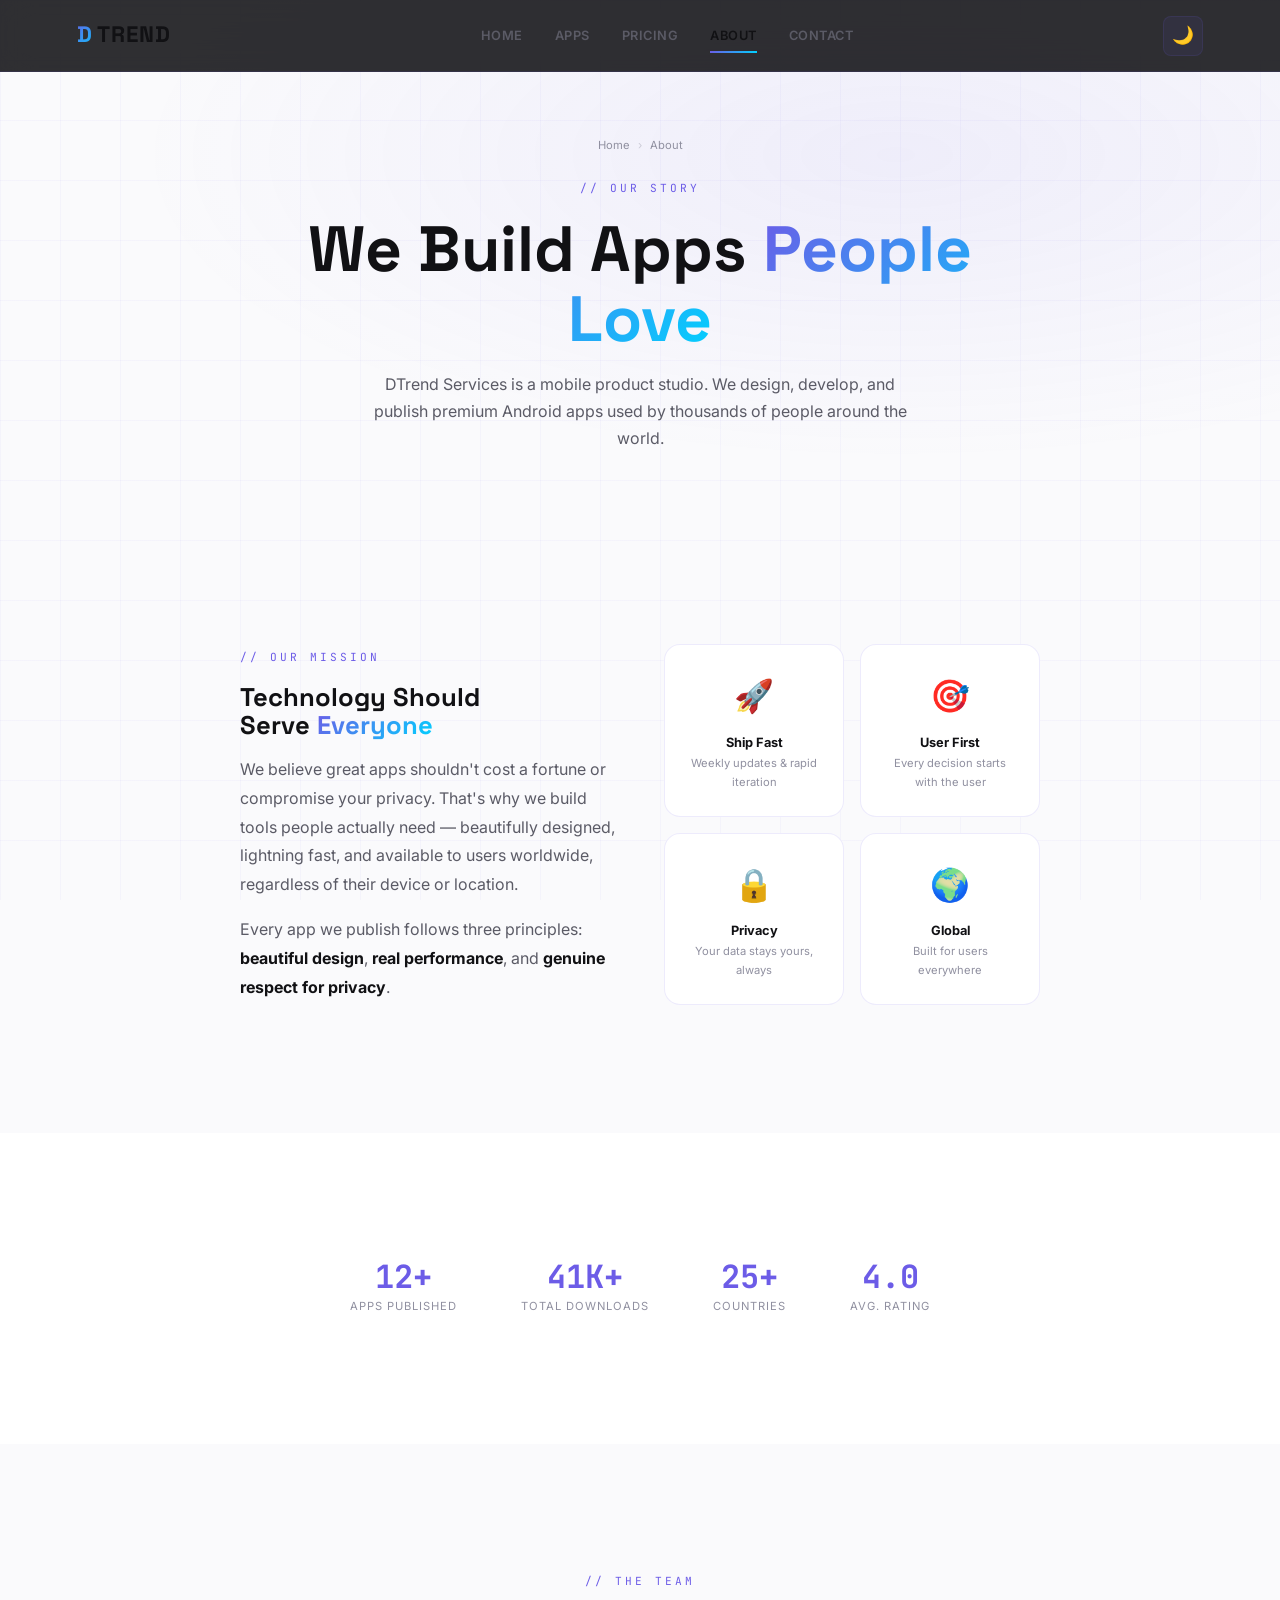
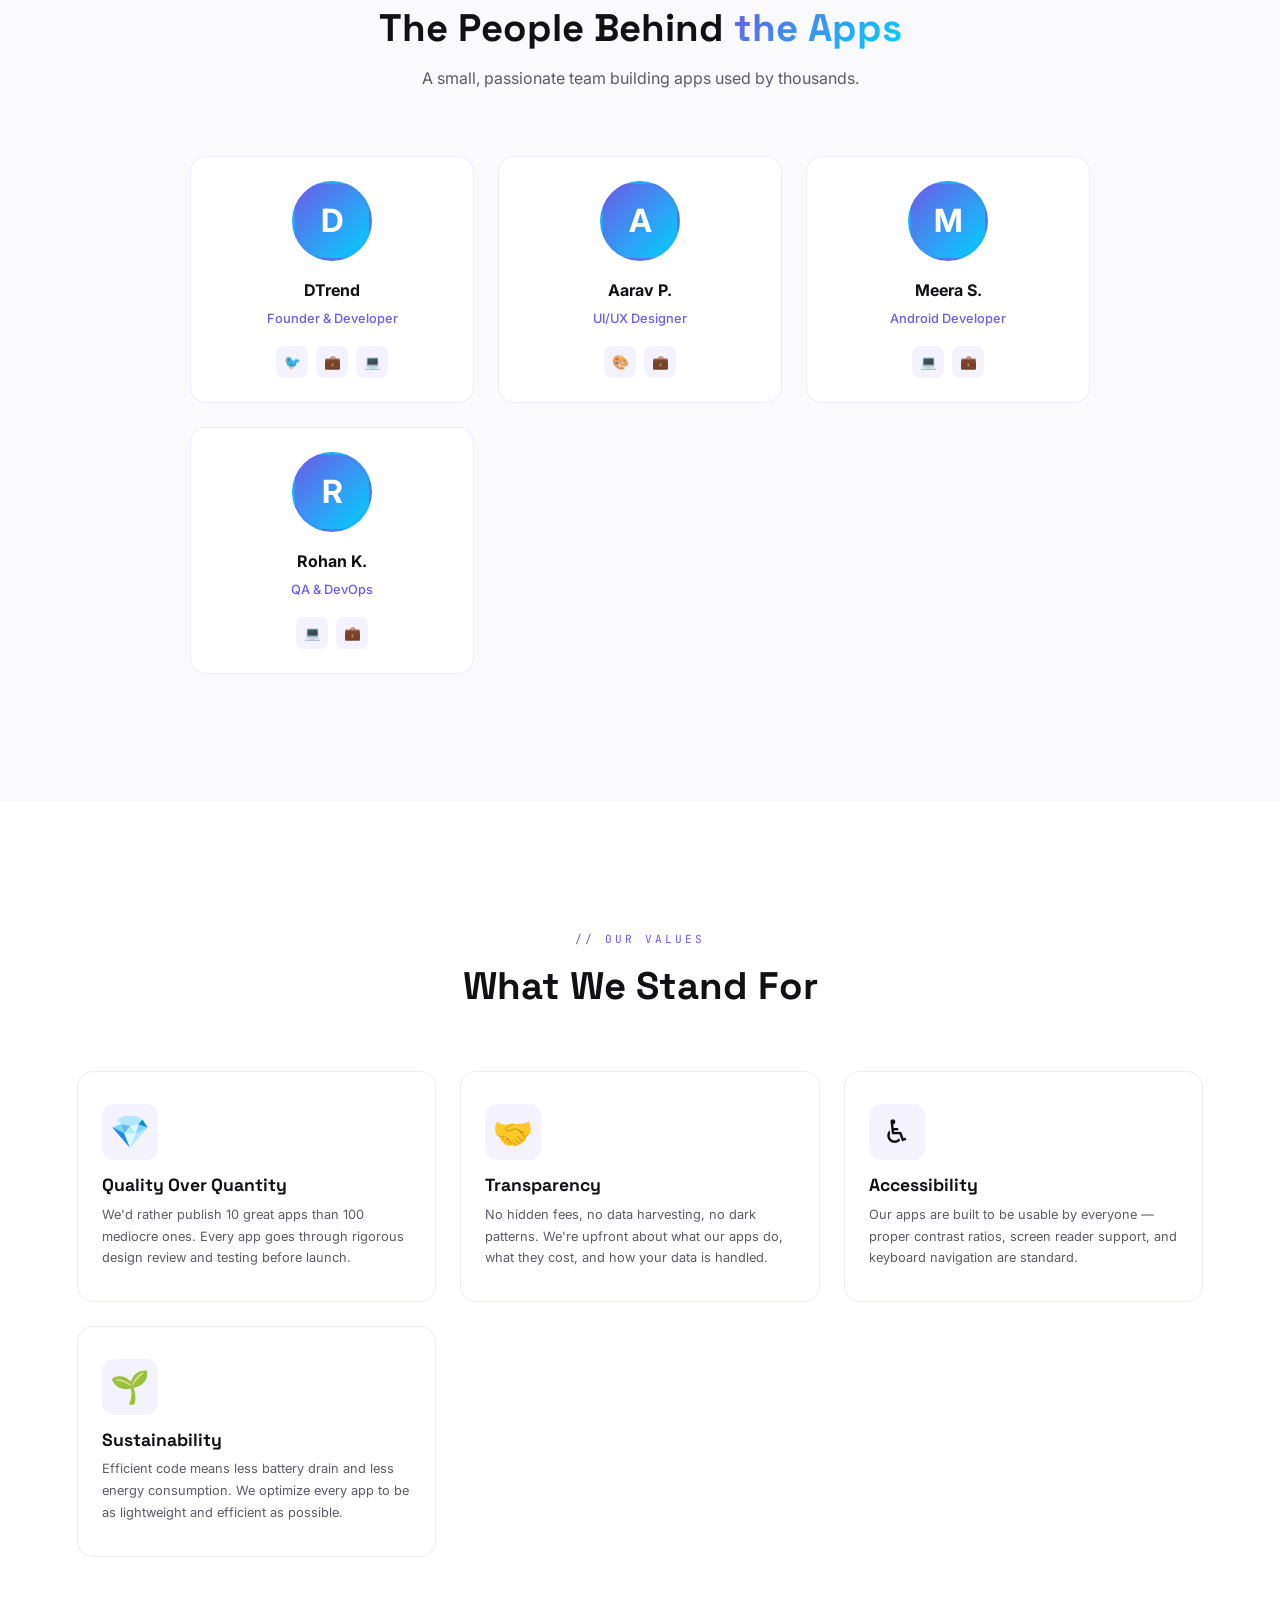
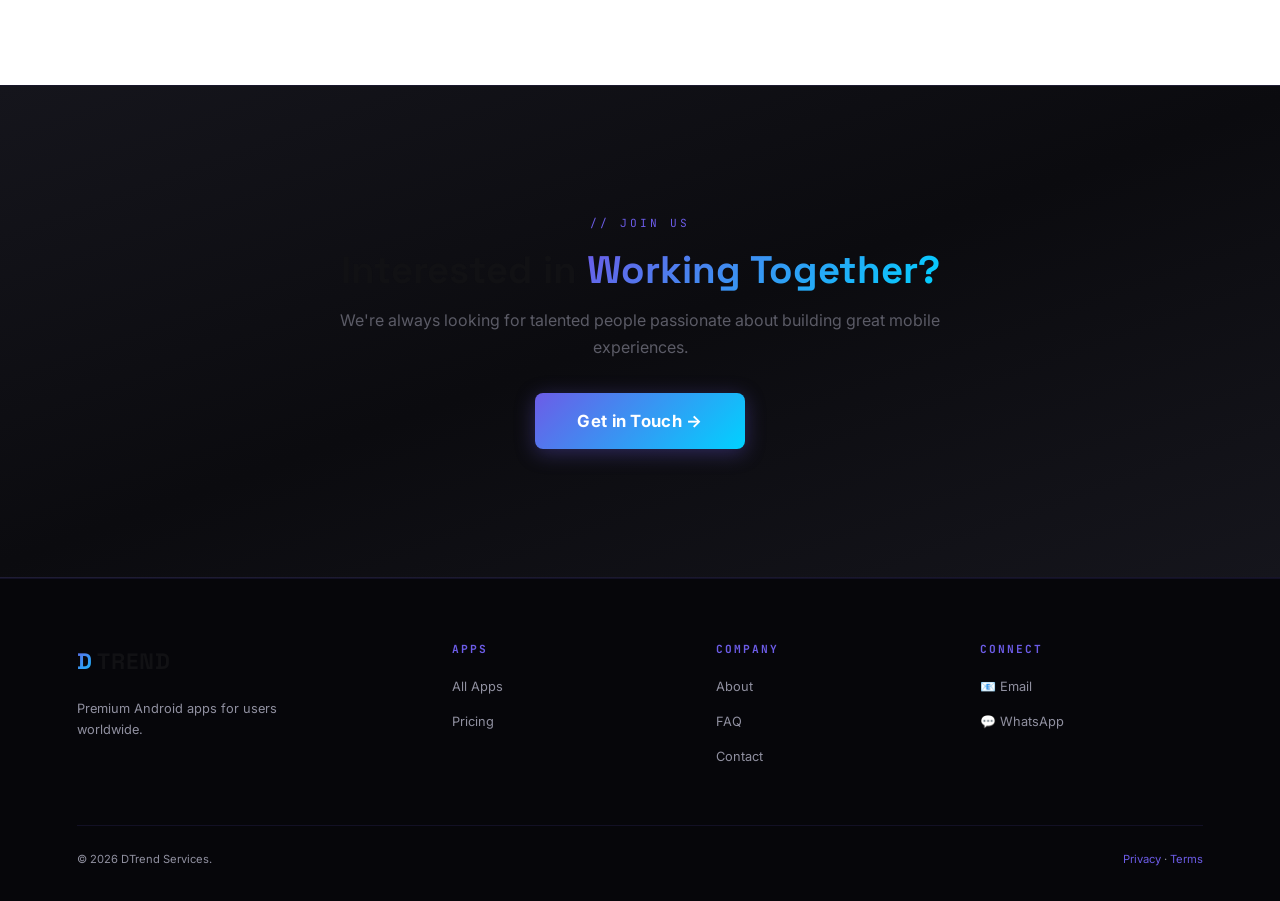
==== commit df6e31e2: "feat: add MyFocus app showcase, privacy policy, and terms pages with site navigation updates" ====
--- a/about.html
+++ b/about.html
@@ -218,7 +218,7 @@
     <div class="footer__col"><h5 class="footer__heading">Company</h5><ul class="footer__links"><li><a href="about.html">About</a></li><li><a href="faq.html">FAQ</a></li><li><a href="contact.html">Contact</a></li></ul></div>
     <div class="footer__col"><h5 class="footer__heading">Connect</h5><ul class="footer__links"><li><a href="mailto:hello@dtrendservices.com">📧 Email</a></li><li><a href="#">💬 WhatsApp</a></li></ul></div>
   </div>
-  <div class="footer__bottom"><span>© 2026 DTrend Services.</span><span><a href="#">Privacy</a> · <a href="#">Terms</a></span></div>
+  <div class="footer__bottom"><span>© 2026 DTrend Services.</span><span><a href="apps/MyFocus/privacy.html">Privacy</a> · <a href="apps/MyFocus/terms.html">Terms</a></span></div>
 </footer>
 
 <script src="main.js"></script>
--- a/styles.css
+++ b/styles.css
@@ -559,3 +559,56 @@
 ::-webkit-scrollbar-thumb:hover {
   background: var(--color-primary);
 }
+
+/* Privacy and Terms Pages */
+.privacy-terms-page {
+  padding-top: var(--nav-height); /* Offset for fixed navbar */
+  max-width: 800px;
+  margin: 0 auto;
+  padding-left: var(--content-px);
+  padding-right: var(--content-px);
+}
+
+.privacy-terms-page .section-header {
+  text-align: left;
+  margin-bottom: var(--sp-6);
+}
+
+.privacy-terms-page .section-title {
+  font-size: var(--fs-h2);
+  margin-bottom: var(--sp-2);
+}
+
+.privacy-terms-page .section-sub {
+  color: var(--color-text-muted);
+  font-size: var(--fs-small);
+}
+
+.privacy-terms-page .text-content h2 {
+  font-size: var(--fs-h3);
+  margin-top: var(--sp-6);
+  margin-bottom: var(--sp-3);
+  color: var(--color-text-primary);
+}
+
+.privacy-terms-page .text-content h3 {
+  font-size: var(--fs-h4);
+  margin-top: var(--sp-4);
+  margin-bottom: var(--sp-2);
+  color: var(--color-text-primary);
+}
+
+.privacy-terms-page .text-content p {
+  margin-bottom: var(--sp-3);
+}
+
+.privacy-terms-page .text-content ul {
+  list-style: disc;
+  margin-left: var(--sp-4);
+  margin-bottom: var(--sp-3);
+  color: var(--color-text-secondary);
+}
+
+.privacy-terms-page .text-content ul li {
+  margin-bottom: var(--sp-1);
+}
--- a/components.css
+++ b/components.css
@@ -153,9 +153,11 @@
 .navbar__burger.open span:nth-child(1) {
   transform: rotate(45deg) translate(5px, 5px);
 }
+
 .navbar__burger.open span:nth-child(2) {
   opacity: 0;
 }
+
 .navbar__burger.open span:nth-child(3) {
   transform: rotate(-45deg) translate(5px, -5px);
 }
@@ -192,8 +194,13 @@
 }
 
 @media (max-width: 900px) {
-  .navbar__nav { display: none; }
-  .navbar__burger { display: block; }
+  .navbar__nav {
+    display: none;
+  }
+
+  .navbar__burger {
+    display: block;
+  }
 }
 
 
@@ -266,11 +273,20 @@
 }
 
 @keyframes pulse-dot {
-  0%, 100% { opacity: 1; }
-  50% { opacity: 0.4; }
-}
-
-.hero h1 { margin-bottom: var(--sp-3); }
+
+  0%,
+  100% {
+    opacity: 1;
+  }
+
+  50% {
+    opacity: 0.4;
+  }
+}
+
+.hero h1 {
+  margin-bottom: var(--sp-3);
+}
 
 .hero__sub {
   font-size: 1.1rem;
@@ -333,8 +349,15 @@
 }
 
 @keyframes phone-float {
-  0%, 100% { transform: translateY(0) rotate(0deg); }
-  50% { transform: translateY(-16px) rotate(1deg); }
+
+  0%,
+  100% {
+    transform: translateY(0) rotate(0deg);
+  }
+
+  50% {
+    transform: translateY(-16px) rotate(1deg);
+  }
 }
 
 .phone-notch {
@@ -367,7 +390,9 @@
   border-bottom: 1px solid var(--color-border);
 }
 
-.phone-content { padding: 12px 14px; }
+.phone-content {
+  padding: 12px 14px;
+}
 
 .phone-card-mock {
   background: rgba(108, 92, 231, 0.06);
@@ -418,7 +443,9 @@
 }
 
 @media (max-width: 1100px) {
-  .hero__phone { display: none; }
+  .hero__phone {
+    display: none;
+  }
 }
 
 
@@ -514,6 +541,53 @@
   font-weight: 700;
   font-size: var(--fs-small);
   color: var(--color-success);
+}
+
+.app-card[data-href] {
+  cursor: pointer;
+}
+
+.app-card__title-link {
+  color: inherit;
+  text-decoration: none;
+  transition: color var(--transition-fast);
+}
+
+.app-card__title-link:hover {
+  color: var(--color-primary);
+}
+
+.app-card__body--extended {
+  padding-bottom: var(--sp-1);
+}
+
+.app-card__legal {
+  display: flex;
+  align-items: center;
+  gap: var(--sp-2);
+  margin-top: var(--sp-2);
+  font-size: var(--fs-small);
+}
+
+.app-card__legal-link {
+  color: var(--color-text-muted);
+  text-decoration: none;
+  font-size: 0.8rem;
+  font-weight: 500;
+  transition: color var(--transition-fast);
+  position: relative;
+  z-index: 2;
+}
+
+.app-card__legal-link:hover {
+  color: var(--color-primary);
+  text-decoration: underline;
+}
+
+.app-card__legal-sep {
+  color: var(--color-text-muted);
+  opacity: 0.4;
+  font-size: 0.8rem;
 }
 
 
@@ -600,8 +674,13 @@
 }
 
 @keyframes marquee-scroll {
-  0% { transform: translateX(0); }
-  100% { transform: translateX(-50%); }
+  0% {
+    transform: translateX(0);
+  }
+
+  100% {
+    transform: translateX(-50%);
+  }
 }
 
 .marquee__item {
@@ -1084,8 +1163,15 @@
 }
 
 @keyframes fadeIn {
-  from { opacity: 0; transform: translateY(12px); }
-  to   { opacity: 1; transform: translateY(0); }
+  from {
+    opacity: 0;
+    transform: translateY(12px);
+  }
+
+  to {
+    opacity: 1;
+    transform: translateY(0);
+  }
 }
 
 .form-wizard__actions {
@@ -1452,4 +1538,4 @@
   color: var(--color-text-secondary);
   max-width: 400px;
   margin: 0 auto var(--sp-4);
-}
+}
